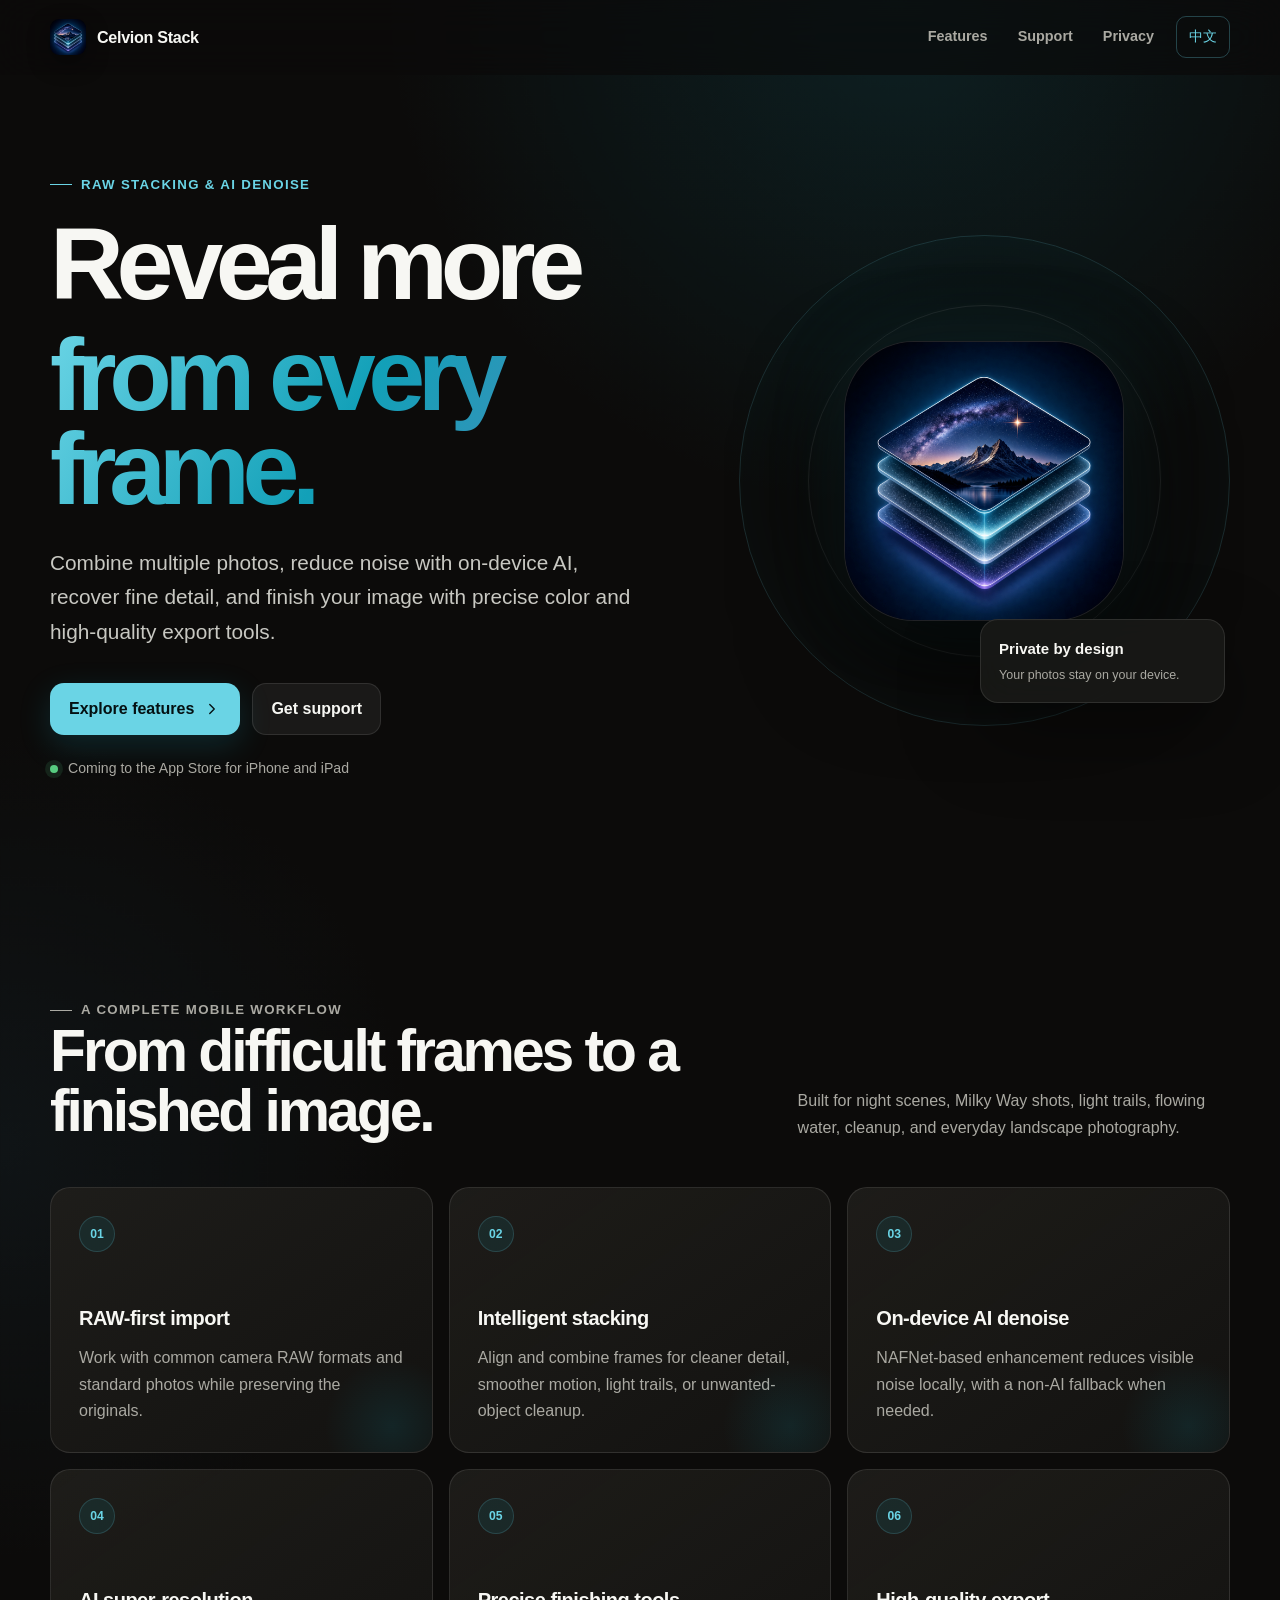
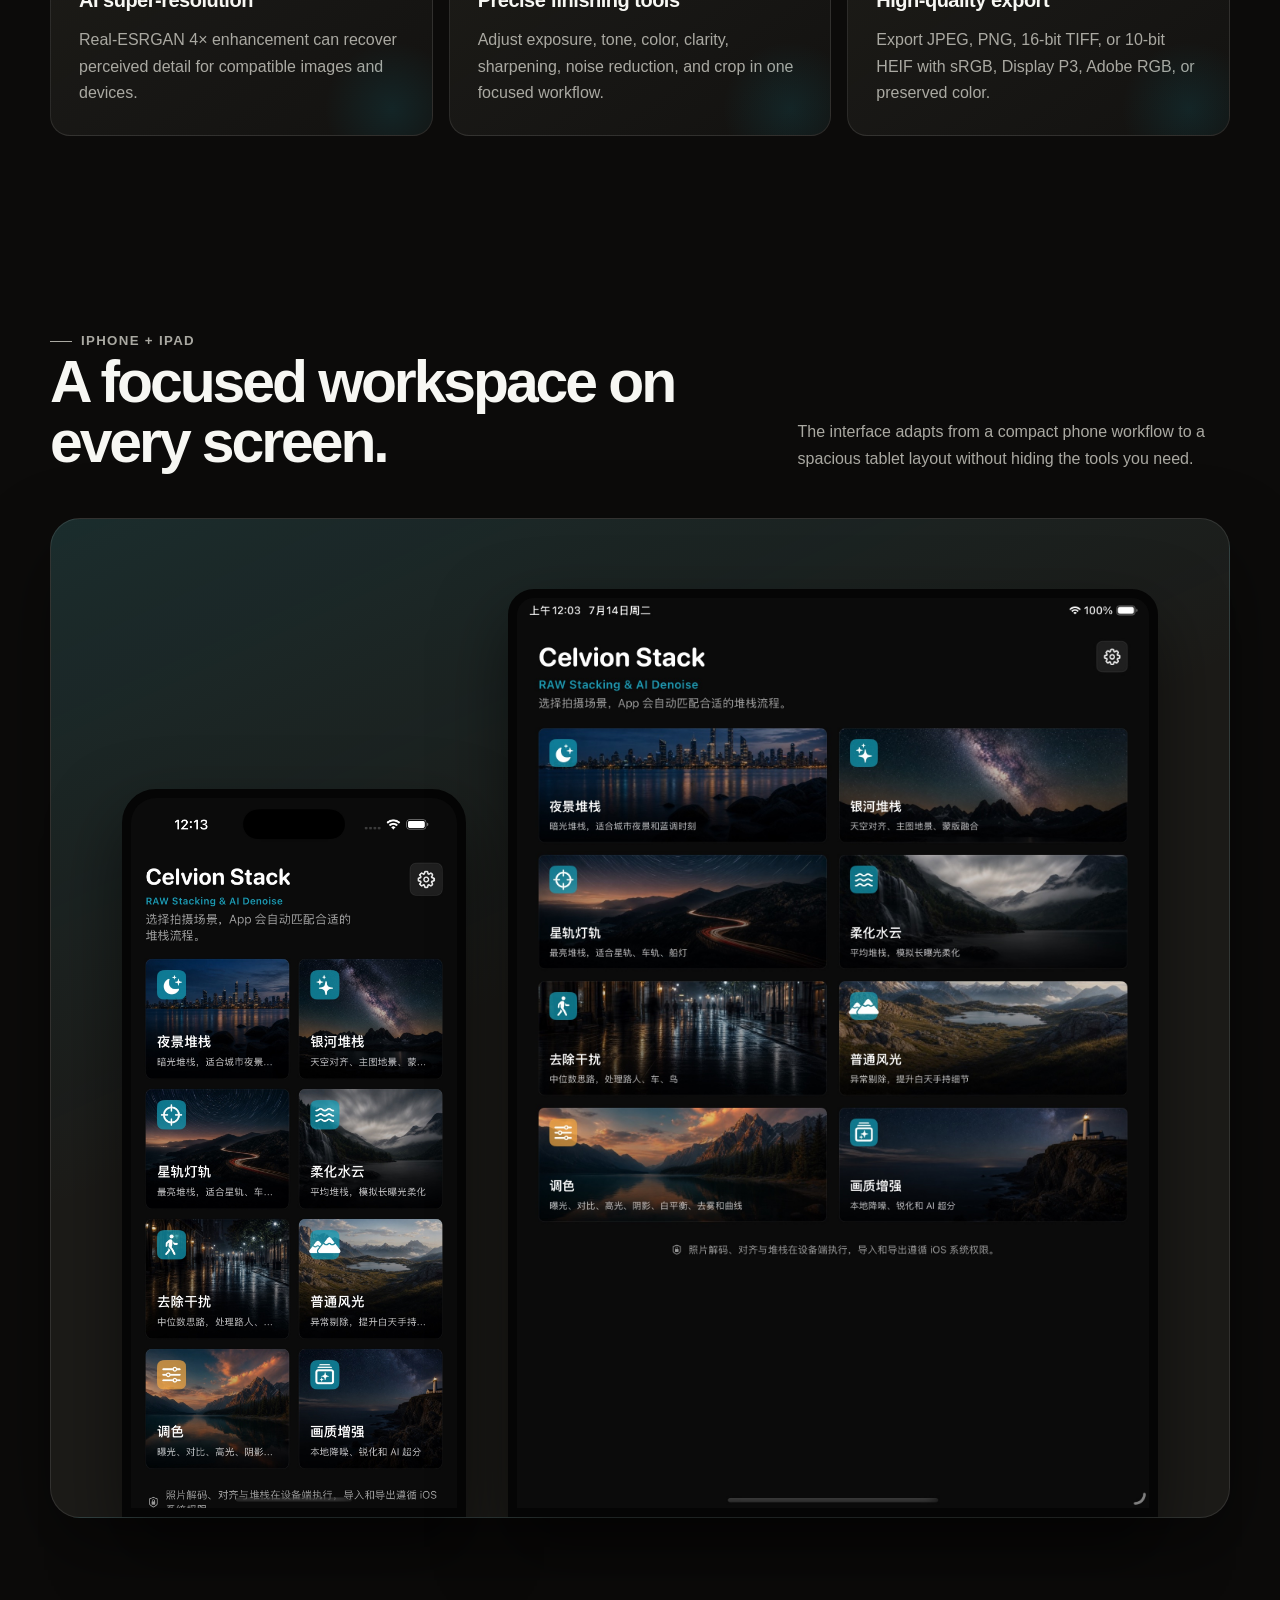
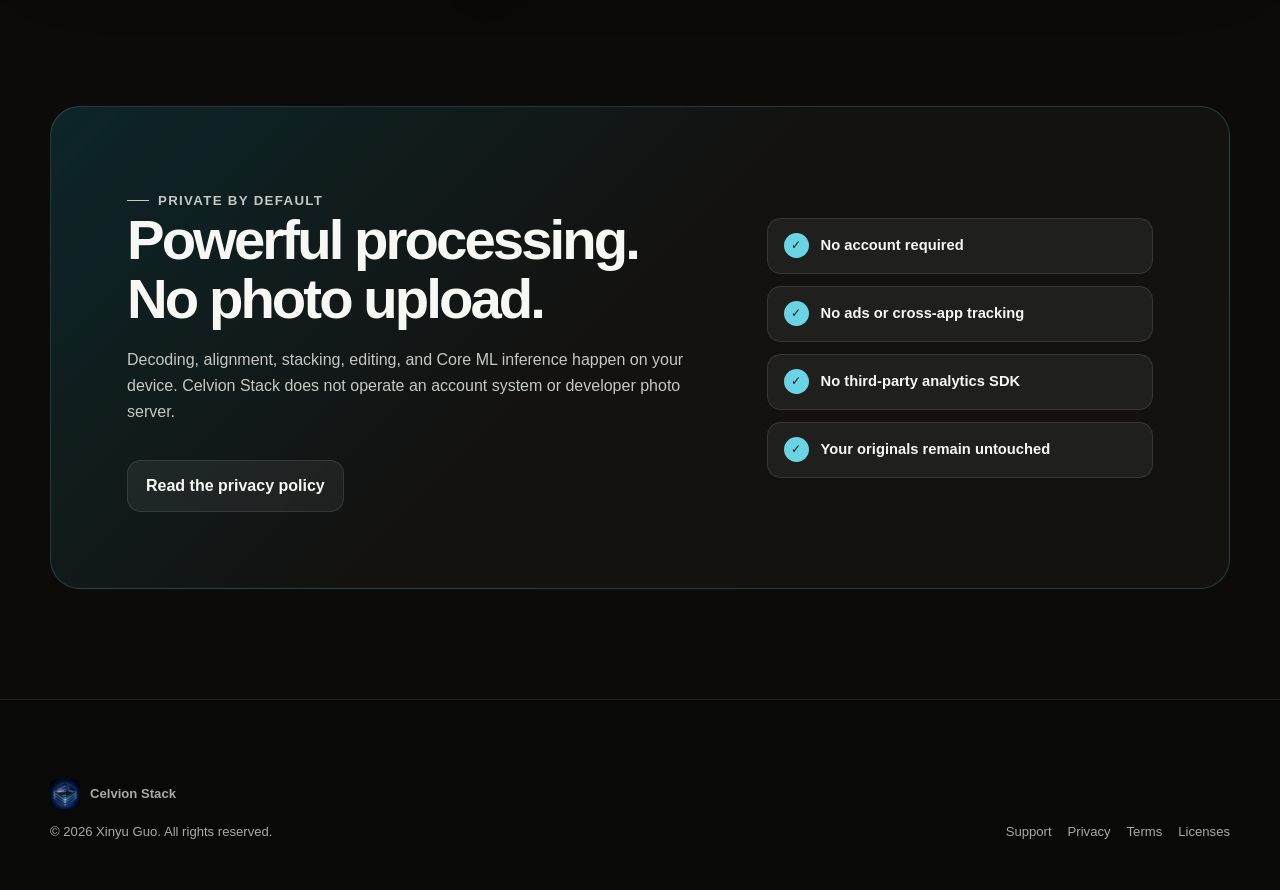
==== index.html @ 47bfed39 "Create Celvion Stack website" ====
<!doctype html>
<html lang="en" data-language="en">
<head>
  <meta charset="utf-8">
  <meta name="viewport" content="width=device-width, initial-scale=1">
  <title>Celvion Stack — RAW Stacking, AI Denoise &amp; Upscale</title>
  <meta name="description" content="Stack RAW and standard photos, reduce noise with on-device AI, recover detail, upscale, edit, and export high-quality results on iPhone and iPad.">
  <meta name="theme-color" content="#0c0b0a">
  <meta property="og:type" content="website">
  <meta property="og:title" content="Celvion Stack — Reveal more from every frame">
  <meta property="og:description" content="RAW stacking, on-device AI denoise, super-resolution, color tools, and high-quality export for iPhone and iPad.">
  <meta property="og:url" content="https://guogxy.github.io/celvion-stack/">
  <meta property="og:image" content="https://guogxy.github.io/celvion-stack/assets/launch-cover.jpg">
  <link rel="canonical" href="https://guogxy.github.io/celvion-stack/">
  <link rel="icon" href="assets/app-icon.png">
  <link rel="apple-touch-icon" href="assets/app-icon.png">
  <link rel="stylesheet" href="styles.css">
  <script src="script.js" defer></script>
</head>
<body>
  <a class="skip-link" href="#main">Skip to content</a>
  <header class="site-header">
    <nav class="nav-wrap" aria-label="Primary navigation">
      <a class="brand" href="index.html" data-preserve-language aria-label="Celvion Stack home">
        <img src="assets/app-icon.png" alt="" width="36" height="36">
        <span>Celvion Stack</span>
      </a>
      <div class="nav-links">
        <a href="#features" class="hide-mobile">
          <span data-lang="en">Features</span><span data-lang="zh">功能</span>
        </a>
        <a href="support.html" data-preserve-language>
          <span data-lang="en">Support</span><span data-lang="zh">支持</span>
        </a>
        <a href="privacy.html" class="hide-mobile" data-preserve-language>
          <span data-lang="en">Privacy</span><span data-lang="zh">隐私</span>
        </a>
        <button class="language-toggle" type="button" data-language-toggle aria-label="切换到简体中文">中文</button>
      </div>
    </nav>
  </header>

  <main id="main">
    <section class="container hero">
      <div>
        <p class="eyebrow">RAW Stacking &amp; AI Denoise</p>
        <div data-lang="en">
          <h1>Reveal more<span>from every frame.</span></h1>
          <p class="hero-copy">Combine multiple photos, reduce noise with on-device AI, recover fine detail, and finish your image with precise color and high-quality export tools.</p>
        </div>
        <div data-lang="zh">
          <h1>释放每一帧<span>隐藏的细节</span></h1>
          <p class="hero-copy">将多张照片智能堆栈，使用设备端 AI 降噪与超分辨率恢复细节，再通过精细调色和高质量导出完成作品。</p>
        </div>
        <div class="hero-actions">
          <a class="button" href="#features">
            <span data-lang="en">Explore features</span><span data-lang="zh">查看功能</span>
            <svg viewBox="0 0 24 24" aria-hidden="true"><path d="m9 18 6-6-6-6"/></svg>
          </a>
          <a class="button secondary" href="support.html" data-preserve-language>
            <span data-lang="en">Get support</span><span data-lang="zh">获取支持</span>
          </a>
        </div>
        <p class="availability">
          <span data-lang="en">Coming to the App Store for iPhone and iPad</span>
          <span data-lang="zh">即将登陆 iPhone 与 iPad App Store</span>
        </p>
      </div>

      <div class="hero-visual" aria-hidden="true">
        <div class="hero-orbit"></div>
        <img class="hero-icon" src="assets/app-icon.png" alt="" width="512" height="512">
        <div class="visual-note">
          <strong data-lang="en">Private by design</strong>
          <strong data-lang="zh">隐私优先</strong>
          <span data-lang="en">Your photos stay on your device.</span>
          <span data-lang="zh">照片始终保留在你的设备上。</span>
        </div>
      </div>
    </section>

    <section class="section" id="features">
      <div class="container">
        <div class="section-heading">
          <div>
            <p class="eyebrow" data-lang="en">A complete mobile workflow</p>
            <p class="eyebrow" data-lang="zh">完整的移动摄影工作流</p>
            <h2 data-lang="en">From difficult frames to a finished image.</h2>
            <h2 data-lang="zh">从复杂原片，<br>到完整作品。</h2>
          </div>
          <p data-lang="en">Built for night scenes, Milky Way shots, light trails, flowing water, cleanup, and everyday landscape photography.</p>
          <p data-lang="zh">为夜景、银河、光轨、流水与云雾、画面清理和日常风光摄影而设计。</p>
        </div>

        <div class="feature-grid">
          <article class="feature-card">
            <span class="feature-number">01</span>
            <h3 data-lang="en">RAW-first import</h3><h3 data-lang="zh">RAW 优先导入</h3>
            <p data-lang="en">Work with common camera RAW formats and standard photos while preserving the originals.</p>
            <p data-lang="zh">支持常见相机 RAW 与标准照片格式，全程不修改原始文件。</p>
          </article>
          <article class="feature-card">
            <span class="feature-number">02</span>
            <h3 data-lang="en">Intelligent stacking</h3><h3 data-lang="zh">智能照片堆栈</h3>
            <p data-lang="en">Align and combine frames for cleaner detail, smoother motion, light trails, or unwanted-object cleanup.</p>
            <p data-lang="zh">自动对齐并合成多帧，用于降噪、柔化运动、光轨与画面清理。</p>
          </article>
          <article class="feature-card">
            <span class="feature-number">03</span>
            <h3 data-lang="en">On-device AI denoise</h3><h3 data-lang="zh">设备端 AI 降噪</h3>
            <p data-lang="en">NAFNet-based enhancement reduces visible noise locally, with a non-AI fallback when needed.</p>
            <p data-lang="zh">基于 NAFNet 的增强在本地减少噪点，并在需要时自动使用非 AI 方案。</p>
          </article>
          <article class="feature-card">
            <span class="feature-number">04</span>
            <h3 data-lang="en">AI super-resolution</h3><h3 data-lang="zh">AI 超分辨率</h3>
            <p data-lang="en">Real-ESRGAN 4× enhancement can recover perceived detail for compatible images and devices.</p>
            <p data-lang="zh">Real-ESRGAN 4× 增强可在兼容图像和设备上提升观感细节。</p>
          </article>
          <article class="feature-card">
            <span class="feature-number">05</span>
            <h3 data-lang="en">Precise finishing tools</h3><h3 data-lang="zh">精细调色工具</h3>
            <p data-lang="en">Adjust exposure, tone, color, clarity, sharpening, noise reduction, and crop in one focused workflow.</p>
            <p data-lang="zh">在统一工作流中调整曝光、影调、色彩、清晰度、锐化、降噪与裁切。</p>
          </article>
          <article class="feature-card">
            <span class="feature-number">06</span>
            <h3 data-lang="en">High-quality export</h3><h3 data-lang="zh">高质量导出</h3>
            <p data-lang="en">Export JPEG, PNG, 16-bit TIFF, or 10-bit HEIF with sRGB, Display P3, Adobe RGB, or preserved color.</p>
            <p data-lang="zh">导出 JPEG、PNG、16 位 TIFF 或 10 位 HEIF，并支持多种色彩空间。</p>
          </article>
        </div>
      </div>
    </section>

    <section class="section compact" aria-labelledby="devices-title">
      <div class="container">
        <div class="section-heading">
          <div>
            <p class="eyebrow" data-lang="en">iPhone + iPad</p>
            <p class="eyebrow" data-lang="zh">iPhone + iPad</p>
            <h2 id="devices-title" data-lang="en">A focused workspace on every screen.</h2>
            <h2 id="devices-title-zh" data-lang="zh">每块屏幕，都有舒适的工作空间。</h2>
          </div>
          <p data-lang="en">The interface adapts from a compact phone workflow to a spacious tablet layout without hiding the tools you need.</p>
          <p data-lang="zh">界面从紧凑的手机工作流自然扩展到宽阔的平板布局，重要工具始终清晰可见。</p>
        </div>
        <div class="device-showcase">
          <div class="device phone"><img src="assets/iphone-home.jpg" alt="Celvion Stack home screen on iPhone" loading="lazy"></div>
          <div class="device tablet"><img src="assets/ipad-home.jpg" alt="Celvion Stack home screen on iPad" loading="lazy"></div>
        </div>
      </div>
    </section>

    <section class="section">
      <div class="container privacy-banner">
        <div>
          <p class="eyebrow" data-lang="en">Private by default</p>
          <p class="eyebrow" data-lang="zh">默认保护隐私</p>
          <h2 data-lang="en">Powerful processing. No photo upload.</h2>
          <h2 data-lang="zh">强大的处理能力，无需上传照片。</h2>
          <p data-lang="en">Decoding, alignment, stacking, editing, and Core ML inference happen on your device. Celvion Stack does not operate an account system or developer photo server.</p>
          <p data-lang="zh">解码、对齐、堆栈、编辑与 Core ML 推理均在设备上完成。Celvion Stack 不设账户系统，也不运营照片服务器。</p>
          <div class="button-row">
            <a class="button secondary" href="privacy.html" data-preserve-language>
              <span data-lang="en">Read the privacy policy</span><span data-lang="zh">阅读隐私政策</span>
            </a>
          </div>
        </div>
        <div class="privacy-points">
          <div class="privacy-point"><span data-lang="en">No account required</span><span data-lang="zh">无需注册账户</span></div>
          <div class="privacy-point"><span data-lang="en">No ads or cross-app tracking</span><span data-lang="zh">无广告与跨 App 跟踪</span></div>
          <div class="privacy-point"><span data-lang="en">No third-party analytics SDK</span><span data-lang="zh">无第三方分析 SDK</span></div>
          <div class="privacy-point"><span data-lang="en">Your originals remain untouched</span><span data-lang="zh">原始文件保持不变</span></div>
        </div>
      </div>
    </section>
  </main>

  <footer class="site-footer">
    <div class="footer-wrap">
      <div class="footer-copy">
        <div class="footer-brand"><img src="assets/app-icon.png" alt="" width="30" height="30">Celvion Stack</div>
        <p>© 2026 Xinyu Guo. <span data-lang="en">All rights reserved.</span><span data-lang="zh">保留所有权利。</span></p>
      </div>
      <div class="footer-links">
        <a href="support.html" data-preserve-language><span data-lang="en">Support</span><span data-lang="zh">支持</span></a>
        <a href="privacy.html" data-preserve-language><span data-lang="en">Privacy</span><span data-lang="zh">隐私政策</span></a>
        <a href="terms.html" data-preserve-language><span data-lang="en">Terms</span><span data-lang="zh">使用条款</span></a>
        <a href="licenses.html" data-preserve-language><span data-lang="en">Licenses</span><span data-lang="zh">开源许可证</span></a>
      </div>
    </div>
  </footer>
</body>
</html>
---- styles.css ----
:root {
  color-scheme: dark;
  --bg: #0c0b0a;
  --bg-soft: #131210;
  --panel: rgba(28, 27, 24, 0.82);
  --panel-strong: #1c1b18;
  --line: rgba(255, 255, 255, 0.1);
  --text: #f7f7f3;
  --muted: #aaa9a2;
  --accent: #12a0b8;
  --accent-light: #6ad4e5;
  --accent-dark: #087f93;
  --success: #57cc80;
  --warning: #f2a640;
  --max: 1180px;
  --reading: 820px;
  --radius-lg: 30px;
  --radius-md: 20px;
  --shadow: 0 30px 80px rgba(0, 0, 0, 0.42);
  font-family: Inter, ui-sans-serif, -apple-system, BlinkMacSystemFont, "SF Pro Display", "Segoe UI", sans-serif;
  font-synthesis: none;
  text-rendering: optimizeLegibility;
}

* {
  box-sizing: border-box;
}

html {
  scroll-behavior: smooth;
  background: var(--bg);
}

body {
  min-width: 320px;
  margin: 0;
  color: var(--text);
  background:
    radial-gradient(circle at 70% 0%, rgba(18, 160, 184, 0.14), transparent 32rem),
    radial-gradient(circle at 0% 28%, rgba(44, 93, 121, 0.11), transparent 26rem),
    var(--bg);
  line-height: 1.65;
}

body::before {
  position: fixed;
  z-index: -1;
  inset: 0;
  content: "";
  pointer-events: none;
  opacity: 0.17;
  background-image: url("assets/launch-cover.jpg");
  background-position: 50% 10%;
  background-size: cover;
  mask-image: linear-gradient(to bottom, #000 0, transparent 68%);
}

a {
  color: inherit;
  text-decoration: none;
}

img {
  display: block;
  max-width: 100%;
}

button,
a {
  -webkit-tap-highlight-color: transparent;
}

:focus-visible {
  outline: 3px solid var(--accent-light);
  outline-offset: 4px;
  border-radius: 8px;
}

.skip-link {
  position: fixed;
  z-index: 100;
  top: 10px;
  left: 10px;
  padding: 10px 14px;
  color: #051012;
  background: var(--accent-light);
  border-radius: 10px;
  transform: translateY(-150%);
}

.skip-link:focus {
  transform: translateY(0);
}

.site-header {
  position: sticky;
  z-index: 50;
  top: 0;
  border-bottom: 1px solid transparent;
  background: rgba(12, 11, 10, 0.72);
  backdrop-filter: blur(22px) saturate(140%);
  -webkit-backdrop-filter: blur(22px) saturate(140%);
}

.site-header.is-scrolled {
  border-bottom-color: var(--line);
}

.nav-wrap {
  display: flex;
  align-items: center;
  justify-content: space-between;
  width: min(calc(100% - 40px), var(--max));
  min-height: 74px;
  margin: 0 auto;
  gap: 28px;
}

.brand {
  display: inline-flex;
  align-items: center;
  flex: 0 0 auto;
  gap: 11px;
  font-size: 1.01rem;
  font-weight: 750;
  letter-spacing: -0.02em;
}

.brand img {
  width: 36px;
  height: 36px;
  border-radius: 9px;
  box-shadow: 0 8px 22px rgba(0, 0, 0, 0.35);
}

.nav-links {
  display: flex;
  align-items: center;
  justify-content: flex-end;
  gap: 6px;
}

.nav-links a,
.language-toggle {
  padding: 8px 12px;
  color: var(--muted);
  font: inherit;
  font-size: 0.9rem;
  font-weight: 620;
  background: transparent;
  border: 0;
  border-radius: 10px;
  cursor: pointer;
  transition: color 160ms ease, background 160ms ease;
}

.nav-links a:hover,
.nav-links a[aria-current="page"],
.language-toggle:hover {
  color: var(--text);
  background: rgba(255, 255, 255, 0.07);
}

.language-toggle {
  margin-left: 4px;
  color: var(--accent-light);
  border: 1px solid rgba(106, 212, 229, 0.28);
}

html[data-language="en"] [data-lang="zh"],
html[data-language="zh"] [data-lang="en"] {
  display: none !important;
}

.container {
  width: min(calc(100% - 40px), var(--max));
  margin: 0 auto;
}

.hero {
  display: grid;
  grid-template-columns: minmax(0, 1fr) minmax(320px, 0.82fr);
  align-items: center;
  min-height: 760px;
  padding: 92px 0 88px;
  gap: clamp(44px, 7vw, 100px);
}

.eyebrow {
  display: inline-flex;
  align-items: center;
  margin: 0 0 22px;
  gap: 9px;
  color: var(--accent-light);
  font-size: 0.83rem;
  font-weight: 760;
  letter-spacing: 0.1em;
  text-transform: uppercase;
}

.eyebrow::before {
  width: 22px;
  height: 1px;
  content: "";
  background: currentColor;
}

.hero h1,
.page-hero h1 {
  max-width: 920px;
  margin: 0;
  font-size: clamp(3.5rem, 8vw, 7.5rem);
  line-height: 0.92;
  letter-spacing: -0.072em;
}

.hero h1 span {
  display: block;
  margin-top: 16px;
  color: transparent;
  background: linear-gradient(120deg, var(--accent-light), var(--accent), #5386b8);
  background-clip: text;
  -webkit-background-clip: text;
}

.hero-copy {
  max-width: 670px;
  margin: 30px 0 0;
  color: #c8c8c2;
  font-size: clamp(1.06rem, 1.7vw, 1.3rem);
}

.hero-actions,
.button-row {
  display: flex;
  flex-wrap: wrap;
  margin-top: 34px;
  gap: 12px;
}

.button {
  display: inline-flex;
  align-items: center;
  justify-content: center;
  min-height: 48px;
  padding: 12px 18px;
  gap: 9px;
  color: #041012;
  font-weight: 750;
  background: var(--accent-light);
  border: 1px solid transparent;
  border-radius: 14px;
  box-shadow: 0 10px 32px rgba(18, 160, 184, 0.2);
  transition: transform 160ms ease, filter 160ms ease;
}

.button:hover {
  filter: brightness(1.08);
  transform: translateY(-2px);
}

.button.secondary {
  color: var(--text);
  background: rgba(255, 255, 255, 0.06);
  border-color: var(--line);
  box-shadow: none;
}

.button svg,
.inline-link svg {
  width: 18px;
  height: 18px;
  fill: none;
  stroke: currentColor;
  stroke-linecap: round;
  stroke-linejoin: round;
  stroke-width: 1.8;
}

.availability {
  display: flex;
  align-items: center;
  margin-top: 22px;
  gap: 10px;
  color: var(--muted);
  font-size: 0.88rem;
}

.availability::before {
  width: 8px;
  height: 8px;
  content: "";
  background: var(--success);
  border-radius: 50%;
  box-shadow: 0 0 0 5px rgba(87, 204, 128, 0.12);
}

.hero-visual {
  position: relative;
  display: grid;
  place-items: center;
  min-height: 570px;
}

.hero-orbit {
  position: absolute;
  width: min(100%, 520px);
  aspect-ratio: 1;
  border: 1px solid rgba(106, 212, 229, 0.16);
  border-radius: 50%;
  box-shadow: inset 0 0 90px rgba(18, 160, 184, 0.05);
}

.hero-orbit::before,
.hero-orbit::after {
  position: absolute;
  inset: 14%;
  content: "";
  border: 1px solid rgba(255, 255, 255, 0.08);
  border-radius: inherit;
}

.hero-orbit::after {
  inset: 30%;
}

.hero-icon {
  position: relative;
  z-index: 1;
  width: min(57%, 292px);
  height: auto;
  aspect-ratio: 1 / 1;
  object-fit: contain;
  border-radius: 25%;
  background: #08090d;
  border: 1px solid rgba(255, 255, 255, 0.1);
  box-shadow: 0 42px 100px rgba(0, 0, 0, 0.62), 0 0 80px rgba(18, 160, 184, 0.15);
}

.visual-note {
  position: absolute;
  z-index: 2;
  right: 1%;
  bottom: 11%;
  width: min(245px, 52%);
  padding: 17px 18px;
  background: rgba(26, 26, 23, 0.88);
  border: 1px solid var(--line);
  border-radius: 18px;
  box-shadow: var(--shadow);
  backdrop-filter: blur(18px);
}

.visual-note strong,
.visual-note span {
  display: block;
}

.visual-note strong {
  margin-bottom: 3px;
  font-size: 0.94rem;
}

.visual-note span {
  color: var(--muted);
  font-size: 0.78rem;
}

.section {
  padding: 110px 0;
}

.section.compact {
  padding: 78px 0;
}

.section-heading {
  display: grid;
  grid-template-columns: minmax(0, 0.9fr) minmax(280px, 0.55fr);
  align-items: end;
  margin-bottom: 46px;
  gap: 40px;
}

.section-heading h2 {
  max-width: 720px;
  margin: 0;
  font-size: clamp(2.25rem, 4.6vw, 4.7rem);
  line-height: 1.02;
  letter-spacing: -0.052em;
}

.section-heading p {
  margin: 0;
  color: var(--muted);
}

.feature-grid {
  display: grid;
  grid-template-columns: repeat(3, minmax(0, 1fr));
  gap: 16px;
}

.feature-card,
.info-card,
.support-card,
.legal-card {
  position: relative;
  overflow: hidden;
  padding: 28px;
  background: linear-gradient(145deg, rgba(31, 30, 27, 0.92), rgba(20, 19, 17, 0.88));
  border: 1px solid var(--line);
  border-radius: var(--radius-md);
}

.feature-card::after {
  position: absolute;
  right: -30px;
  bottom: -44px;
  width: 140px;
  height: 140px;
  content: "";
  background: radial-gradient(circle, rgba(18, 160, 184, 0.13), transparent 68%);
}

.feature-number {
  display: inline-grid;
  place-items: center;
  width: 36px;
  height: 36px;
  margin-bottom: 50px;
  color: var(--accent-light);
  font-size: 0.76rem;
  font-weight: 780;
  background: rgba(18, 160, 184, 0.11);
  border: 1px solid rgba(106, 212, 229, 0.18);
  border-radius: 50%;
}

.feature-card h3,
.info-card h3,
.support-card h2,
.support-card h3 {
  margin: 0 0 10px;
  font-size: 1.25rem;
  letter-spacing: -0.025em;
}

.feature-card p,
.info-card p,
.support-card p {
  margin: 0;
  color: var(--muted);
}

.device-showcase {
  position: relative;
  display: grid;
  grid-template-columns: minmax(210px, 0.53fr) minmax(420px, 1fr);
  align-items: end;
  padding: 70px 6% 0;
  gap: 4%;
  background:
    linear-gradient(155deg, rgba(18, 160, 184, 0.13), transparent 45%),
    var(--panel-strong);
  border: 1px solid var(--line);
  border-radius: var(--radius-lg);
  box-shadow: var(--shadow);
}

.device {
  overflow: hidden;
  border: 9px solid #050505;
  background: #050505;
  box-shadow: 0 30px 70px rgba(0, 0, 0, 0.5);
}

.device.phone {
  border-radius: 34px 34px 0 0;
}

.device.tablet {
  border-radius: 26px 26px 0 0;
}

.device img {
  width: 100%;
}

.privacy-banner {
  display: grid;
  grid-template-columns: 1.2fr 0.8fr;
  align-items: center;
  overflow: hidden;
  padding: clamp(34px, 7vw, 76px);
  gap: 60px;
  background: linear-gradient(135deg, rgba(18, 160, 184, 0.18), rgba(20, 19, 17, 0.95) 46%);
  border: 1px solid rgba(106, 212, 229, 0.2);
  border-radius: var(--radius-lg);
}

.privacy-banner h2 {
  margin: 0 0 18px;
  font-size: clamp(2.2rem, 4.4vw, 4.4rem);
  line-height: 1.04;
  letter-spacing: -0.052em;
}

.privacy-banner p {
  max-width: 650px;
  margin: 0;
  color: #c6c8c2;
}

.privacy-points {
  display: grid;
  gap: 12px;
}

.privacy-point {
  display: flex;
  align-items: center;
  min-height: 56px;
  padding: 14px 16px;
  gap: 12px;
  font-size: 0.92rem;
  font-weight: 680;
  background: rgba(255, 255, 255, 0.055);
  border: 1px solid var(--line);
  border-radius: 14px;
}

.privacy-point::before {
  display: grid;
  place-items: center;
  width: 25px;
  height: 25px;
  flex: 0 0 auto;
  content: "✓";
  color: #061012;
  font-size: 0.78rem;
  font-weight: 900;
  background: var(--accent-light);
  border-radius: 50%;
}

.page-hero {
  padding: 110px 0 64px;
  border-bottom: 1px solid var(--line);
}

.page-hero h1 {
  max-width: 960px;
  font-size: clamp(3.2rem, 7vw, 6.8rem);
}

.page-hero p {
  max-width: 780px;
  margin: 28px 0 0;
  color: #c3c3bd;
  font-size: 1.12rem;
}

.page-meta {
  display: flex;
  flex-wrap: wrap;
  margin-top: 26px;
  gap: 9px;
}

.pill {
  padding: 7px 11px;
  color: var(--muted);
  font-size: 0.78rem;
  font-weight: 670;
  background: rgba(255, 255, 255, 0.055);
  border: 1px solid var(--line);
  border-radius: 99px;
}

.content-layout {
  display: grid;
  grid-template-columns: minmax(0, 1fr) 270px;
  align-items: start;
  padding: 72px 0 112px;
  gap: 70px;
}

.reading-column {
  max-width: var(--reading);
}

.reading-column article > :first-child {
  margin-top: 0;
}

.reading-column h2 {
  margin: 54px 0 14px;
  font-size: clamp(1.42rem, 2vw, 1.82rem);
  line-height: 1.25;
  letter-spacing: -0.025em;
}

.reading-column h3 {
  margin: 32px 0 10px;
  font-size: 1.1rem;
}

.reading-column p,
.reading-column li {
  color: #bbbcb5;
}

.reading-column p {
  margin: 0 0 16px;
}

.reading-column ul,
.reading-column ol {
  margin: 14px 0 20px;
  padding-left: 1.35rem;
}

.reading-column li {
  margin: 8px 0;
  padding-left: 5px;
}

.reading-column strong {
  color: var(--text);
}

.callout {
  margin: 0 0 42px;
  padding: 22px 24px;
  color: #d7e8e9;
  background: rgba(18, 160, 184, 0.1);
  border: 1px solid rgba(106, 212, 229, 0.22);
  border-radius: 16px;
}

.callout p:last-child {
  margin-bottom: 0;
}

.side-nav {
  position: sticky;
  top: 100px;
  padding: 18px;
  background: rgba(25, 24, 21, 0.74);
  border: 1px solid var(--line);
  border-radius: 16px;
  backdrop-filter: blur(16px);
}

.side-nav strong {
  display: block;
  margin-bottom: 8px;
  padding: 0 8px;
  color: var(--muted);
  font-size: 0.74rem;
  letter-spacing: 0.08em;
  text-transform: uppercase;
}

.side-nav a {
  display: block;
  padding: 8px;
  color: var(--muted);
  font-size: 0.86rem;
  border-radius: 8px;
}

.side-nav a:hover {
  color: var(--text);
  background: rgba(255, 255, 255, 0.055);
}

.support-grid {
  display: grid;
  grid-template-columns: repeat(2, minmax(0, 1fr));
  margin-bottom: 58px;
  gap: 16px;
}

.support-card.primary {
  grid-column: 1 / -1;
  padding: clamp(28px, 5vw, 48px);
  background: linear-gradient(135deg, rgba(18, 160, 184, 0.16), rgba(27, 26, 23, 0.92));
  border-color: rgba(106, 212, 229, 0.2);
}

.support-card .button-row {
  margin-top: 24px;
}

.spec-list {
  display: grid;
  grid-template-columns: 145px 1fr;
  margin: 20px 0 0;
  gap: 12px 20px;
  font-size: 0.93rem;
}

.spec-list dt {
  color: var(--muted);
}

.spec-list dd {
  margin: 0;
  color: var(--text);
}

.faq-list {
  display: grid;
  gap: 12px;
}

details.faq,
details.license-item {
  background: rgba(26, 25, 22, 0.78);
  border: 1px solid var(--line);
  border-radius: 16px;
}

details.faq summary,
details.license-item summary {
  display: flex;
  align-items: center;
  justify-content: space-between;
  padding: 20px 22px;
  gap: 16px;
  font-weight: 720;
  cursor: pointer;
  list-style: none;
}

details.faq summary::-webkit-details-marker,
details.license-item summary::-webkit-details-marker {
  display: none;
}

details.faq summary::after,
details.license-item summary::after {
  content: "+";
  color: var(--accent-light);
  font-size: 1.25rem;
  font-weight: 450;
}

details[open].faq summary::after,
details[open].license-item summary::after {
  content: "−";
}

.faq-answer {
  padding: 0 22px 22px;
}

.faq-answer p:last-child {
  margin-bottom: 0;
}

.license-list {
  display: grid;
  gap: 14px;
}

.license-summary {
  display: flex;
  align-items: center;
  gap: 12px;
}

.license-badge {
  padding: 4px 8px;
  color: var(--accent-light);
  font-size: 0.69rem;
  background: rgba(18, 160, 184, 0.12);
  border: 1px solid rgba(106, 212, 229, 0.2);
  border-radius: 99px;
}

.license-body {
  padding: 0 22px 24px;
}

.license-body pre {
  overflow: auto;
  max-height: 520px;
  margin: 18px 0 0;
  padding: 18px;
  color: #cacbc4;
  font: 0.78rem/1.55 ui-monospace, SFMono-Regular, Menlo, Monaco, Consolas, monospace;
  white-space: pre-wrap;
  word-break: break-word;
  background: #0b0b0a;
  border: 1px solid rgba(255, 255, 255, 0.07);
  border-radius: 12px;
}

.inline-link {
  display: inline-flex;
  align-items: center;
  gap: 6px;
  color: var(--accent-light);
  font-weight: 680;
}

.inline-link:hover {
  text-decoration: underline;
  text-underline-offset: 4px;
}

.site-footer {
  border-top: 1px solid var(--line);
  background: rgba(9, 9, 8, 0.74);
}

.footer-wrap {
  display: grid;
  grid-template-columns: 1fr auto;
  align-items: end;
  width: min(calc(100% - 40px), var(--max));
  min-height: 190px;
  margin: 0 auto;
  padding: 48px 0;
  gap: 30px;
}

.footer-brand {
  display: inline-flex;
  align-items: center;
  margin-bottom: 12px;
  gap: 10px;
  font-weight: 740;
}

.footer-brand img {
  width: 30px;
  height: 30px;
  border-radius: 8px;
}

.footer-copy,
.footer-links {
  color: var(--muted);
  font-size: 0.82rem;
}

.footer-copy p {
  margin: 0;
}

.footer-links {
  display: flex;
  flex-wrap: wrap;
  justify-content: flex-end;
  gap: 16px;
}

.footer-links a:hover {
  color: var(--text);
}

.error-page {
  display: grid;
  place-items: center;
  min-height: calc(100vh - 265px);
  padding: 80px 20px;
  text-align: center;
}

.error-page h1 {
  margin: 0;
  font-size: clamp(5rem, 15vw, 11rem);
  line-height: 0.9;
  letter-spacing: -0.07em;
}

.error-page p {
  margin: 22px 0 0;
  color: var(--muted);
}

@media (max-width: 920px) {
  .hero {
    grid-template-columns: 1fr;
    min-height: auto;
    padding-top: 82px;
  }

  .hero-copy {
    max-width: 760px;
  }

  .hero-visual {
    min-height: 490px;
  }

  .hero-orbit {
    width: 470px;
    max-width: 86vw;
  }

  .hero-icon {
    width: 230px;
  }

  .visual-note {
    right: 15%;
  }

  .feature-grid {
    grid-template-columns: repeat(2, minmax(0, 1fr));
  }

  .section-heading,
  .privacy-banner {
    grid-template-columns: 1fr;
  }

  .content-layout {
    grid-template-columns: 1fr;
  }

  .side-nav {
    position: static;
    display: none;
  }
}

@media (min-width: 681px) {
  .hero [data-lang="zh"] h1 {
    font-size: clamp(3.5rem, 6.6vw, 6.4rem);
  }

  .hero [data-lang="zh"] h1 span {
    white-space: nowrap;
  }
}

@media (max-width: 680px) {
  .nav-wrap,
  .container,
  .footer-wrap {
    width: min(calc(100% - 28px), var(--max));
  }

  .nav-wrap {
    min-height: 64px;
  }

  .brand span {
    display: none;
  }

  .nav-links a.hide-mobile {
    display: none;
  }

  .nav-links a,
  .language-toggle {
    padding: 7px 9px;
    font-size: 0.82rem;
  }

  .hero {
    padding: 72px 0 54px;
    gap: 20px;
  }

  .hero h1 {
    font-size: clamp(3.3rem, 18vw, 5.6rem);
  }

  .hero-visual {
    min-height: 410px;
  }

  .hero-icon {
    width: 190px;
  }

  .visual-note {
    right: 1%;
    bottom: 5%;
  }

  .section {
    padding: 76px 0;
  }

  .section-heading {
    margin-bottom: 30px;
    gap: 18px;
  }

  .feature-grid,
  .support-grid {
    grid-template-columns: 1fr;
  }

  .feature-card {
    padding: 24px;
  }

  .feature-number {
    margin-bottom: 32px;
  }

  .device-showcase {
    grid-template-columns: 0.58fr 1fr;
    padding: 36px 4% 0;
    border-radius: 22px;
  }

  .device {
    border-width: 5px;
  }

  .device.phone {
    border-radius: 20px 20px 0 0;
  }

  .device.tablet {
    border-radius: 15px 15px 0 0;
  }

  .page-hero {
    padding: 76px 0 46px;
  }

  .page-hero h1 {
    font-size: clamp(3rem, 15vw, 5rem);
  }

  .content-layout {
    padding: 52px 0 82px;
  }

  .reading-column h2 {
    margin-top: 42px;
  }

  .spec-list {
    grid-template-columns: 1fr;
    gap: 4px;
  }

  .spec-list dd {
    margin-bottom: 10px;
  }

  .footer-wrap {
    grid-template-columns: 1fr;
    align-items: start;
  }

  .footer-links {
    justify-content: flex-start;
  }
}

@media (prefers-reduced-motion: reduce) {
  *,
  *::before,
  *::after {
    scroll-behavior: auto !important;
    transition-duration: 0.01ms !important;
    animation-duration: 0.01ms !important;
    animation-iteration-count: 1 !important;
  }
}

@media print {
  :root {
    color-scheme: light;
  }

  body {
    color: #111;
    background: #fff;
  }

  body::before,
  .site-header,
  .site-footer,
  .side-nav,
  .page-meta {
    display: none !important;
  }

  .page-hero,
  .content-layout {
    padding: 28px 0;
  }

  .page-hero p,
  .reading-column p,
  .reading-column li {
    color: #222;
  }

  .callout {
    color: #111;
    background: #f1f7f8;
    border-color: #b8d9df;
  }
}
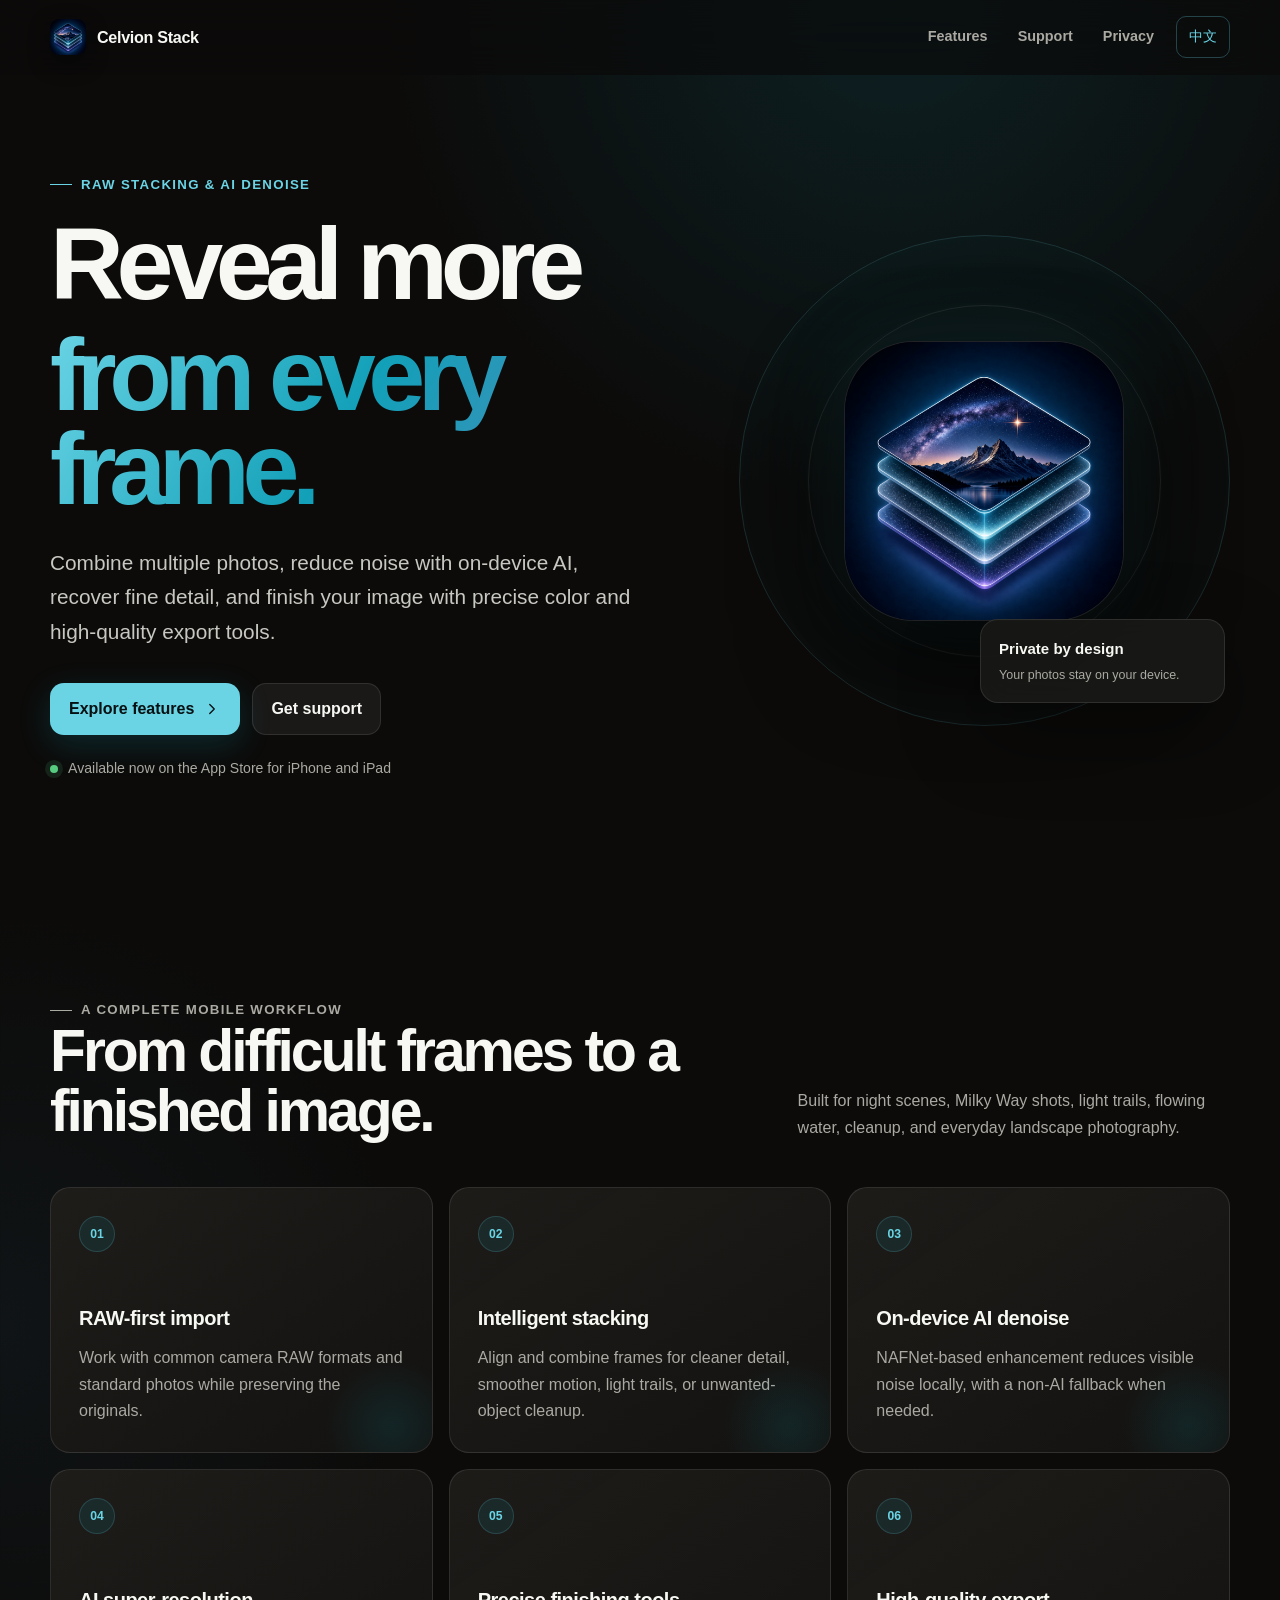
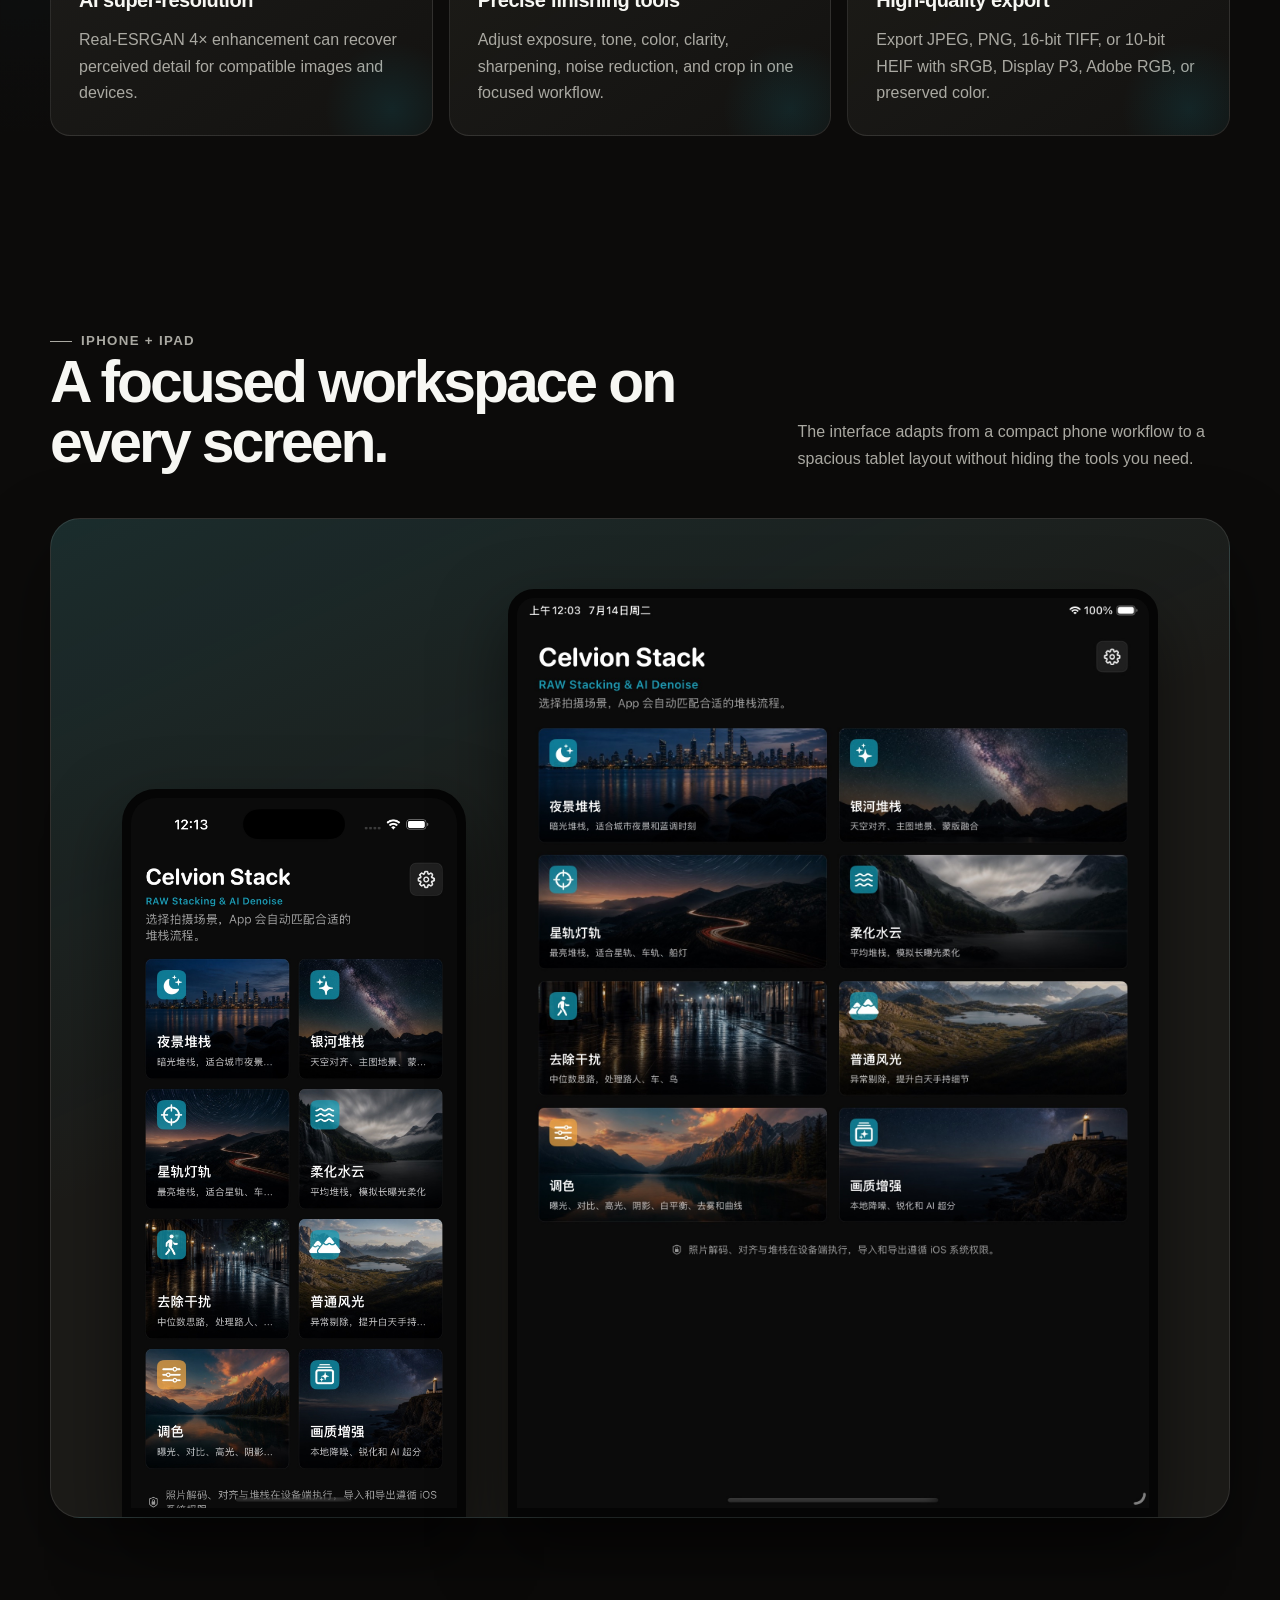
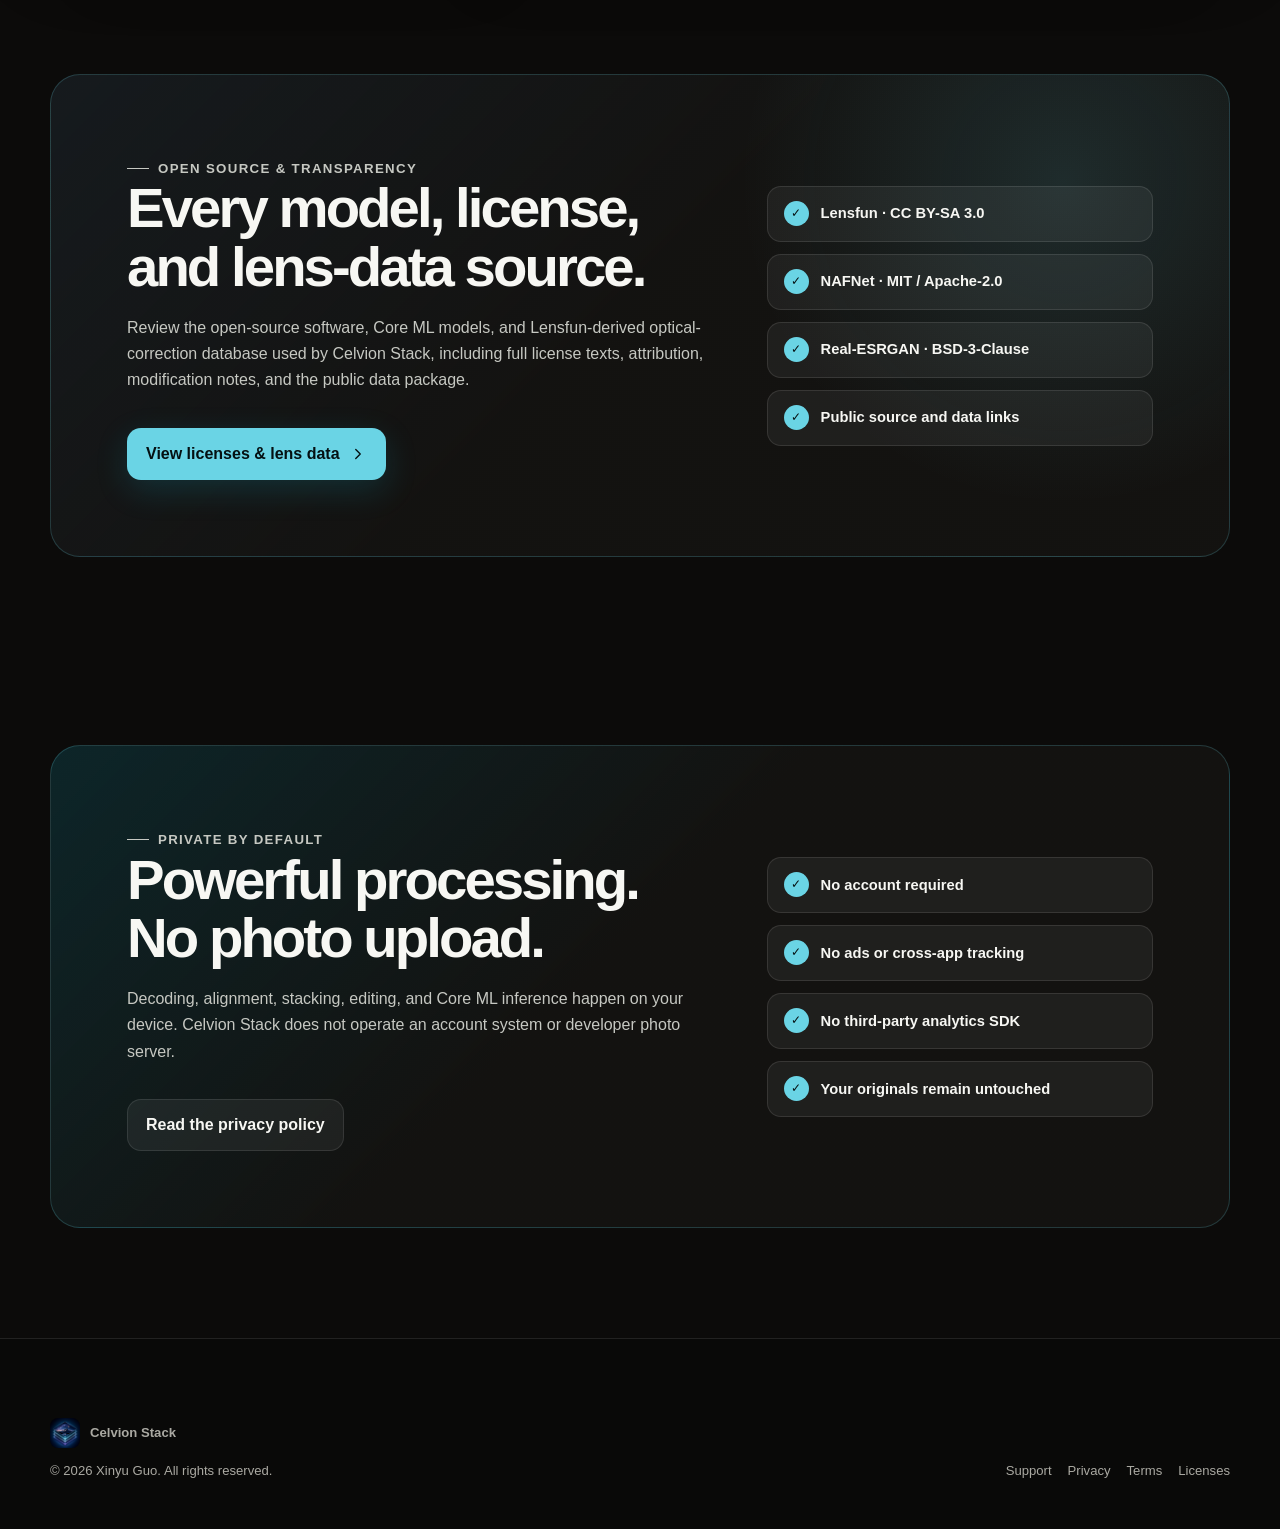
==== commit 4d138805: "Add Lensfun license and data disclosure page entry" ====
--- a/index.html
+++ b/index.html
@@ -62,8 +62,8 @@
           </a>
         </div>
         <p class="availability">
-          <span data-lang="en">Coming to the App Store for iPhone and iPad</span>
-          <span data-lang="zh">即将登陆 iPhone 与 iPad App Store</span>
+          <span data-lang="en">Available now on the App Store for iPhone and iPad</span>
+          <span data-lang="zh">现已在 App Store 上架，支持 iPhone 与 iPad</span>
         </p>
       </div>
 
@@ -148,6 +148,31 @@
         <div class="device-showcase">
           <div class="device phone"><img src="assets/iphone-home.jpg" alt="Celvion Stack home screen on iPhone" loading="lazy"></div>
           <div class="device tablet"><img src="assets/ipad-home.jpg" alt="Celvion Stack home screen on iPad" loading="lazy"></div>
+        </div>
+      </div>
+    </section>
+
+    <section class="section compact" aria-labelledby="licenses-title">
+      <div class="container privacy-banner license-banner">
+        <div>
+          <p class="eyebrow" data-lang="en">Open source &amp; transparency</p>
+          <p class="eyebrow" data-lang="zh">开源与透明度</p>
+          <h2 id="licenses-title" data-lang="en">Every model, license, and lens-data source.</h2>
+          <h2 id="licenses-title-zh" data-lang="zh">每项模型、许可证与镜头数据来源。</h2>
+          <p data-lang="en">Review the open-source software, Core ML models, and Lensfun-derived optical-correction database used by Celvion Stack, including full license texts, attribution, modification notes, and the public data package.</p>
+          <p data-lang="zh">查看 Celvion Stack 使用的开源软件、Core ML 模型与 Lensfun 衍生光学校正数据库，包括许可证全文、署名、修改说明和公开数据包。</p>
+          <div class="button-row">
+            <a class="button" href="licenses.html" data-preserve-language>
+              <span data-lang="en">View licenses &amp; lens data</span><span data-lang="zh">查看许可证与镜头数据</span>
+              <svg viewBox="0 0 24 24" aria-hidden="true"><path d="m9 18 6-6-6-6"/></svg>
+            </a>
+          </div>
+        </div>
+        <div class="privacy-points">
+          <div class="privacy-point"><span>Lensfun · CC BY-SA 3.0</span></div>
+          <div class="privacy-point"><span>NAFNet · MIT / Apache-2.0</span></div>
+          <div class="privacy-point"><span>Real-ESRGAN · BSD-3-Clause</span></div>
+          <div class="privacy-point"><span data-lang="en">Public source and data links</span><span data-lang="zh">公开源码与数据链接</span></div>
         </div>
       </div>
     </section>
--- a/styles.css
+++ b/styles.css
@@ -499,6 +499,12 @@
   border-radius: var(--radius-lg);
 }
 
+.license-banner {
+  background:
+    radial-gradient(circle at 86% 22%, rgba(106, 212, 229, 0.13), transparent 30%),
+    linear-gradient(135deg, rgba(62, 90, 112, 0.2), rgba(20, 19, 17, 0.96) 50%);
+}
+
 .privacy-banner h2 {
   margin: 0 0 18px;
   font-size: clamp(2.2rem, 4.4vw, 4.4rem);
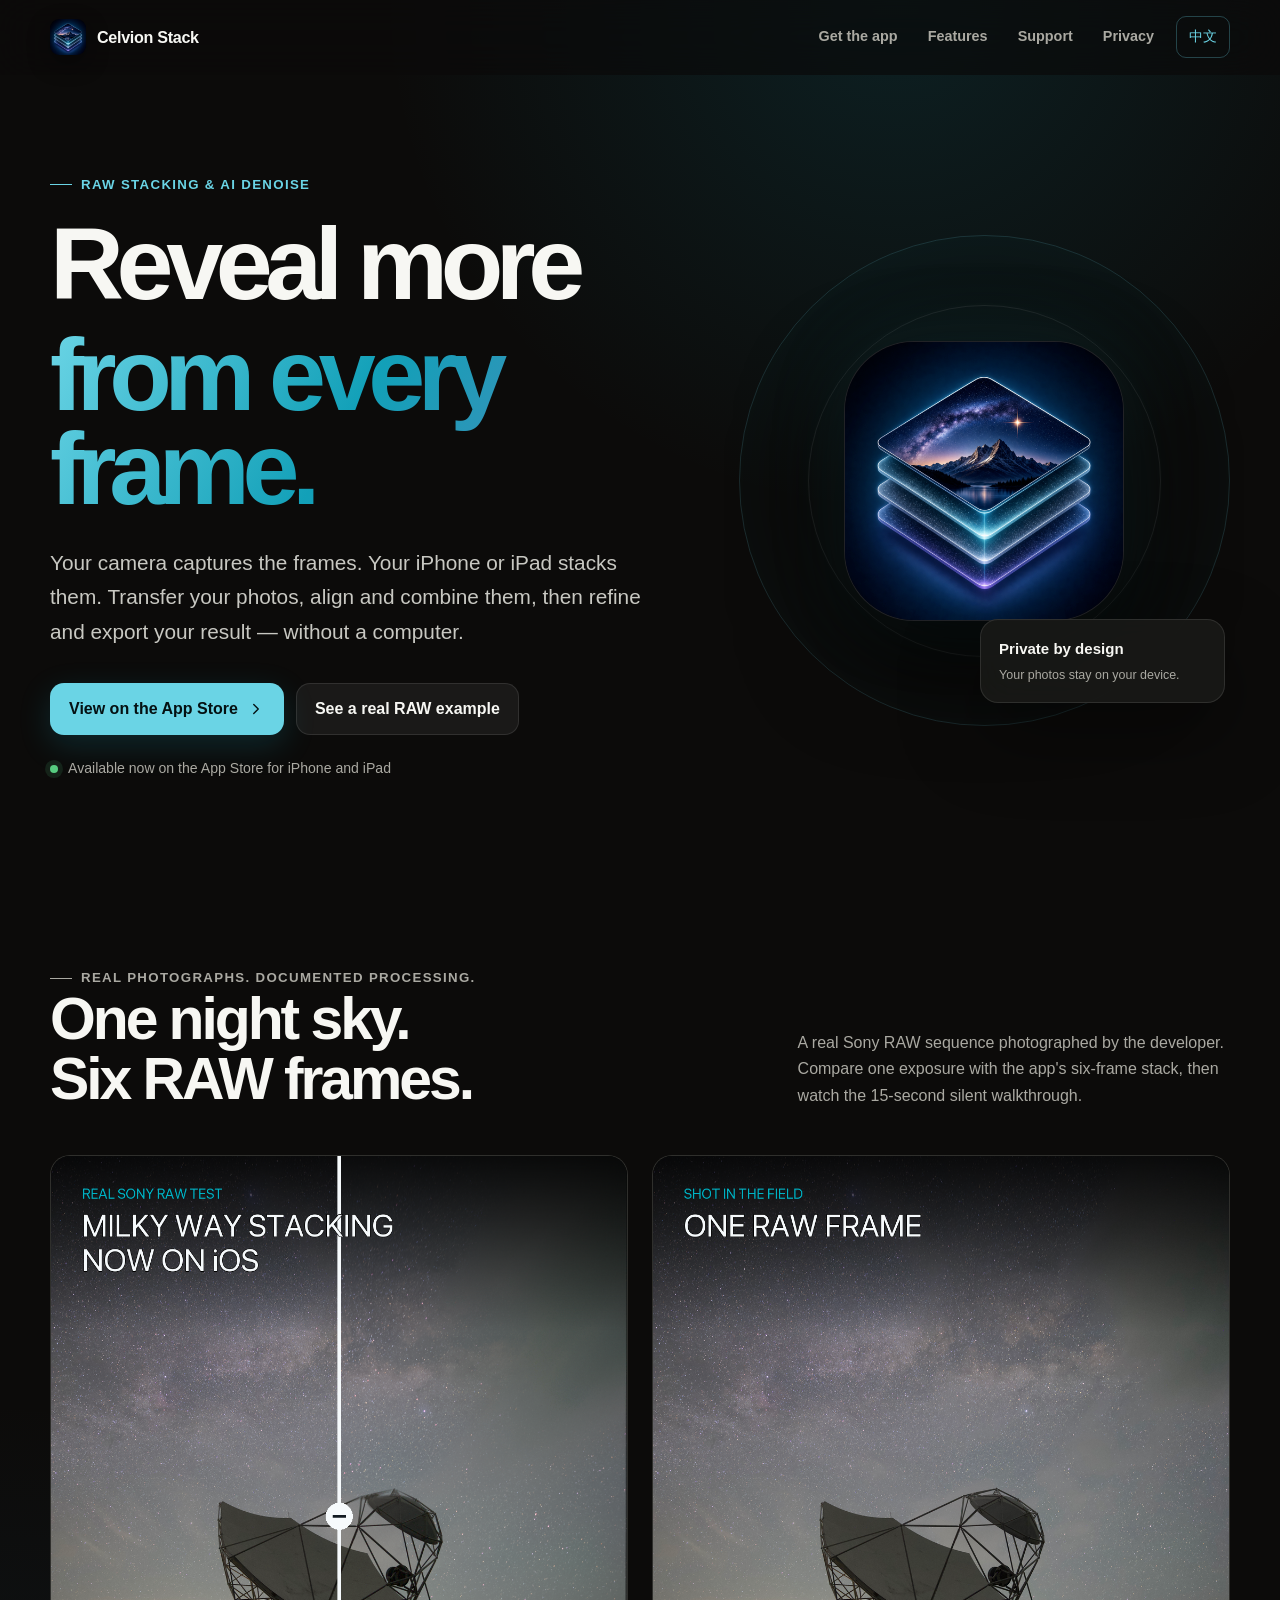
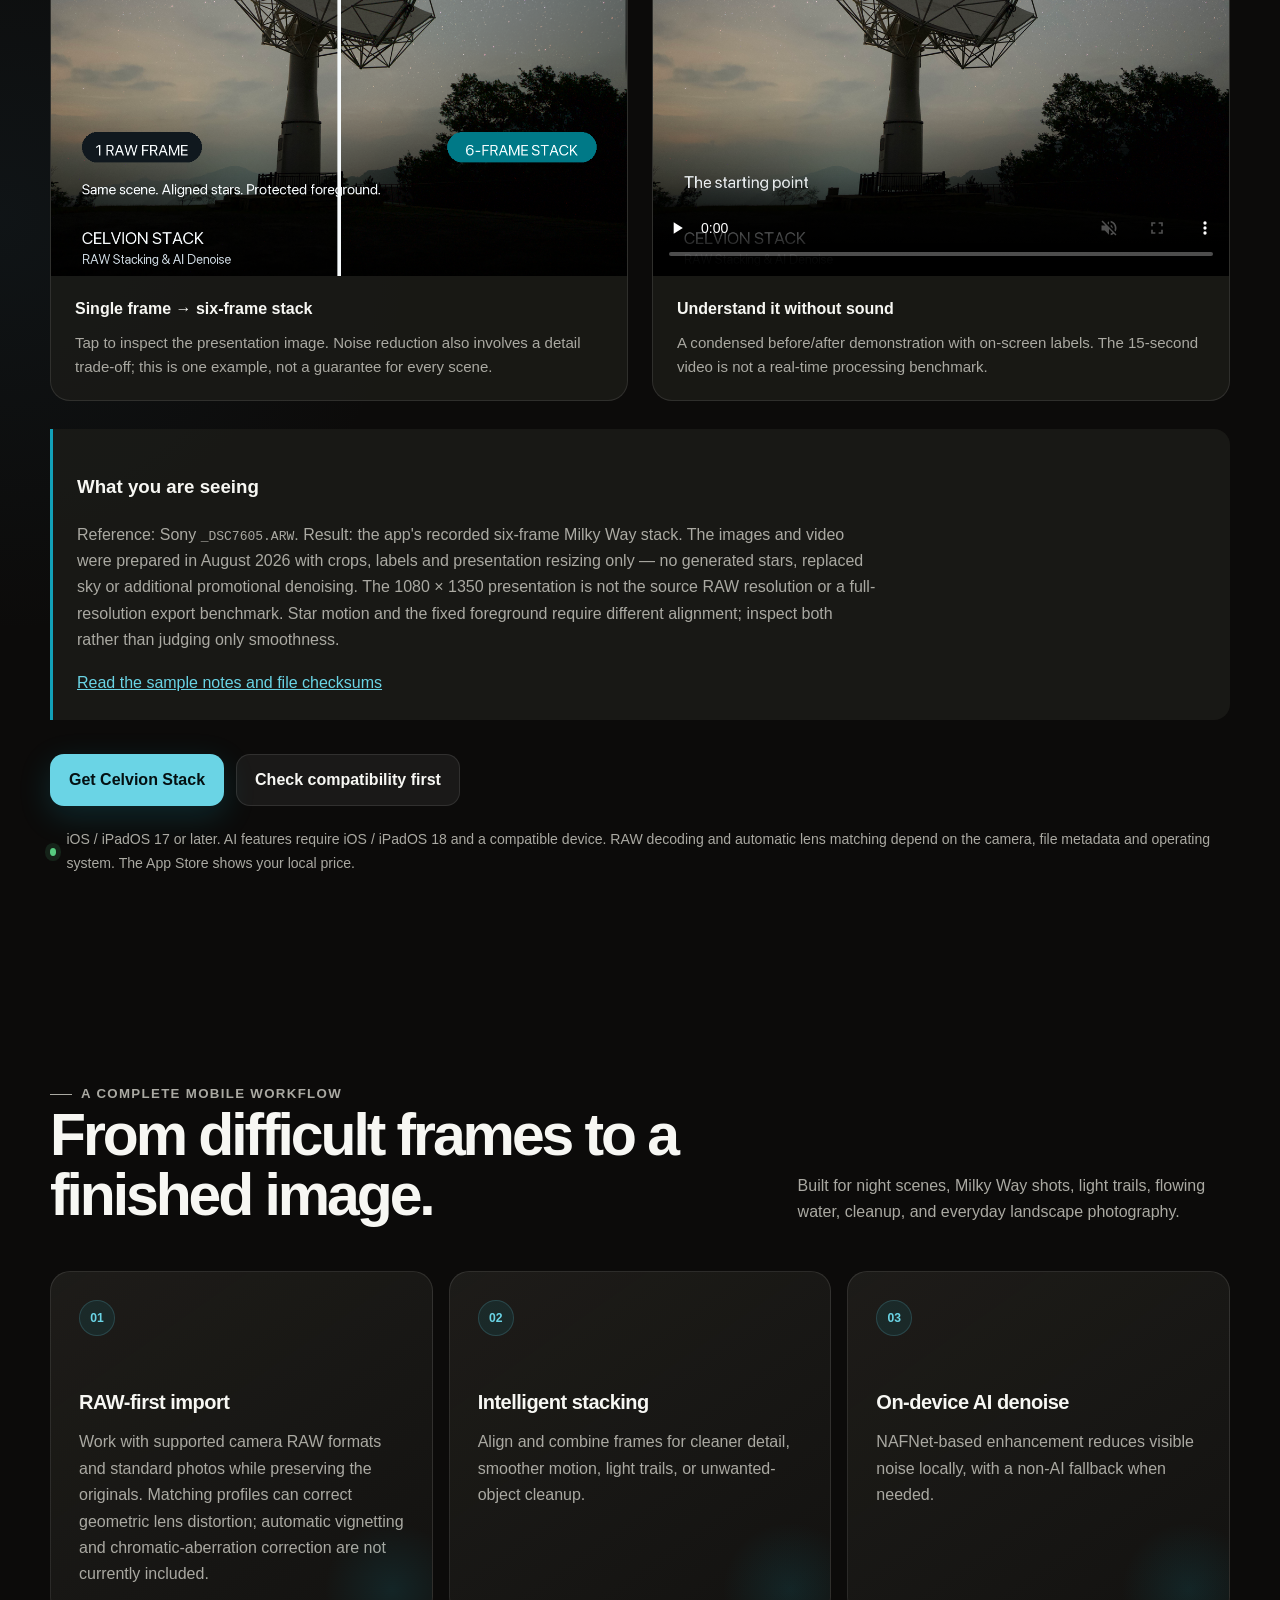
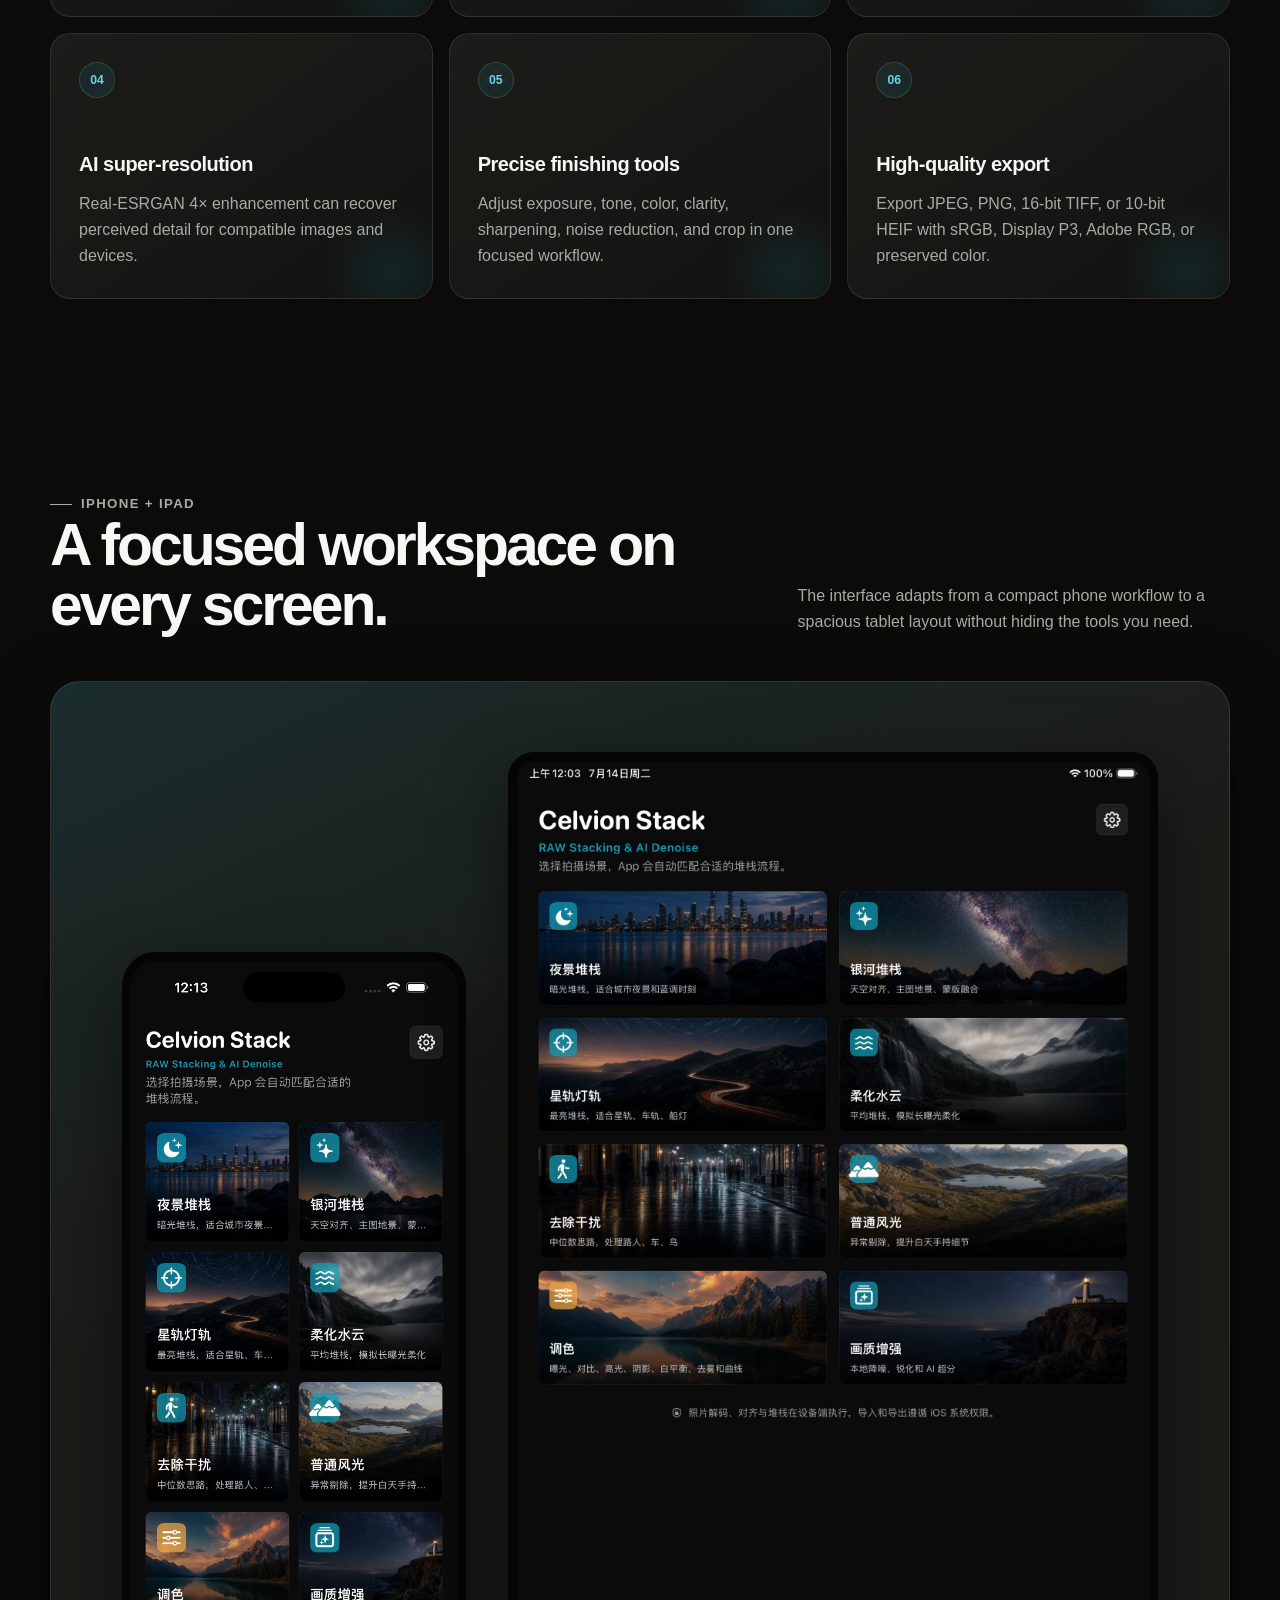
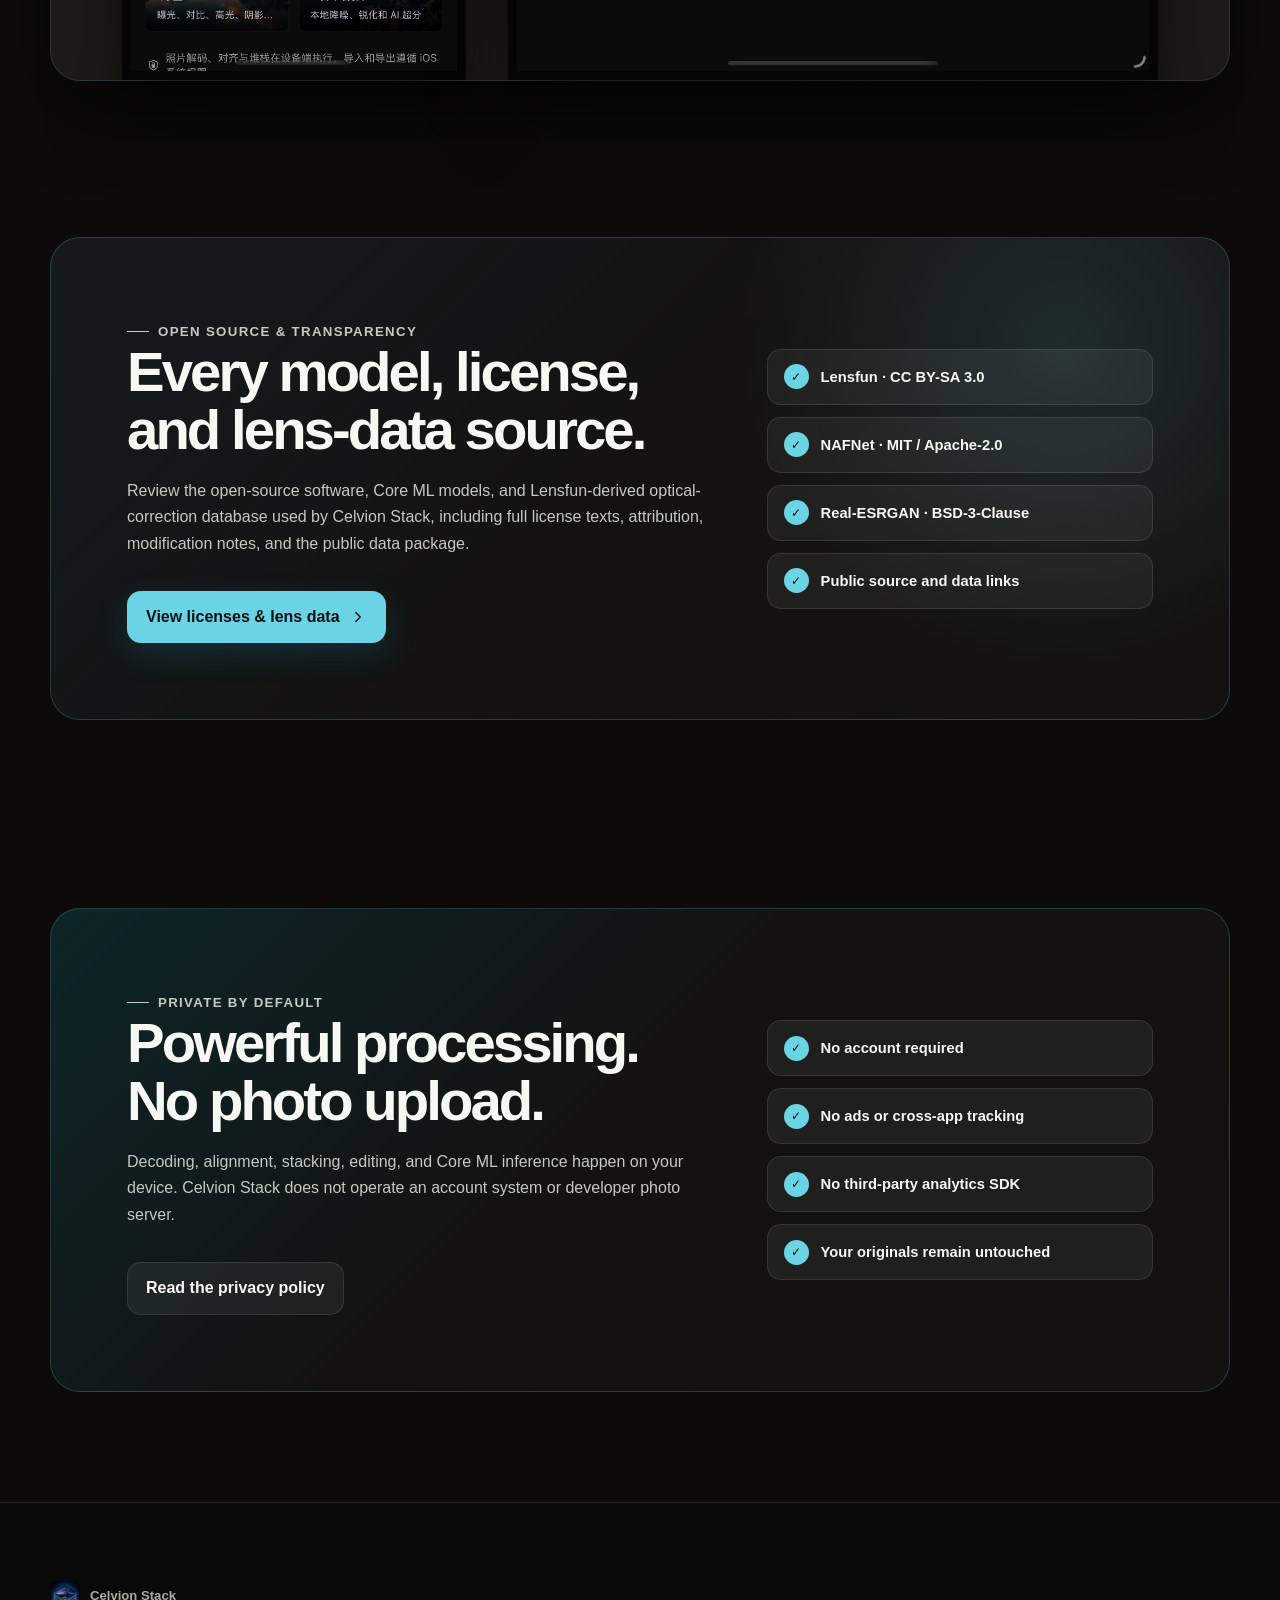
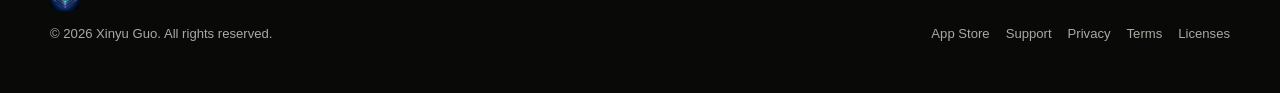
==== commit 4010d2b5: "Add App Store download links and documented real RAW example" ====
--- a/index.html
+++ b/index.html
@@ -6,6 +6,7 @@
   <title>Celvion Stack — RAW Stacking, AI Denoise &amp; Upscale</title>
   <meta name="description" content="Stack RAW and standard photos, reduce noise with on-device AI, recover detail, upscale, edit, and export high-quality results on iPhone and iPad.">
   <meta name="theme-color" content="#0c0b0a">
+  <meta name="apple-itunes-app" content="app-id=6790672094">
   <meta property="og:type" content="website">
   <meta property="og:title" content="Celvion Stack — Reveal more from every frame">
   <meta property="og:description" content="RAW stacking, on-device AI denoise, super-resolution, color tools, and high-quality export for iPhone and iPad.">
@@ -26,6 +27,9 @@
         <span>Celvion Stack</span>
       </a>
       <div class="nav-links">
+        <a href="https://apps.apple.com/app/id6790672094" class="download-link">
+          <span data-lang="en">Get the app</span><span data-lang="zh">下载 App</span>
+        </a>
         <a href="#features" class="hide-mobile">
           <span data-lang="en">Features</span><span data-lang="zh">功能</span>
         </a>
@@ -46,19 +50,19 @@
         <p class="eyebrow">RAW Stacking &amp; AI Denoise</p>
         <div data-lang="en">
           <h1>Reveal more<span>from every frame.</span></h1>
-          <p class="hero-copy">Combine multiple photos, reduce noise with on-device AI, recover fine detail, and finish your image with precise color and high-quality export tools.</p>
+          <p class="hero-copy">Your camera captures the frames. Your iPhone or iPad stacks them. Transfer your photos, align and combine them, then refine and export your result — without a computer.</p>
         </div>
         <div data-lang="zh">
           <h1>释放每一帧<span>隐藏的细节</span></h1>
-          <p class="hero-copy">将多张照片智能堆栈，使用设备端 AI 降噪与超分辨率恢复细节，再通过精细调色和高质量导出完成作品。</p>
+          <p class="hero-copy">用相机拍摄，用 iPhone 或 iPad 完成堆栈。传入照片后，在设备上对齐、合成、调色并导出；外出拍摄，也不必带电脑处理。</p>
         </div>
         <div class="hero-actions">
-          <a class="button" href="#features">
-            <span data-lang="en">Explore features</span><span data-lang="zh">查看功能</span>
+          <a class="button" href="https://apps.apple.com/app/id6790672094">
+            <span data-lang="en">View on the App Store</span><span data-lang="zh">前往 App Store 下载</span>
             <svg viewBox="0 0 24 24" aria-hidden="true"><path d="m9 18 6-6-6-6"/></svg>
           </a>
-          <a class="button secondary" href="support.html" data-preserve-language>
-            <span data-lang="en">Get support</span><span data-lang="zh">获取支持</span>
+          <a class="button secondary" href="#real-results">
+            <span data-lang="en">See a real RAW example</span><span data-lang="zh">查看真实 RAW 样片</span>
           </a>
         </div>
         <p class="availability">
@@ -79,6 +83,69 @@
       </div>
     </section>
 
+    <section class="section compact" id="real-results" aria-labelledby="results-title">
+      <div class="container">
+        <div class="section-heading">
+          <div>
+            <p class="eyebrow" data-lang="en">Real photographs. Documented processing.</p>
+            <p class="eyebrow" data-lang="zh">真实照片，说明处理过程</p>
+            <h2 id="results-title" data-lang="en">One night sky.<br>Six RAW frames.</h2>
+            <h2 data-lang="zh">同一片星空，<br>六张 RAW 合成。</h2>
+          </div>
+          <p data-lang="en">A real Sony RAW sequence photographed by the developer. Compare one exposure with the app's six-frame stack, then watch the 15-second silent walkthrough.</p>
+          <p data-lang="zh">开发者实际拍摄的 Sony RAW 序列。对照一张曝光与 App 六帧堆栈的结果，再通过 15 秒无声演示了解流程。</p>
+        </div>
+        <div class="proof-grid">
+          <figure class="proof-card">
+            <a href="assets/milky-way-real-comparison.png">
+              <img src="assets/milky-way-real-comparison.png" width="1080" height="1350"
+                alt="Real Sony night-sky comparison: one RAW frame on the left, six-frame stack on the right"
+                loading="lazy">
+            </a>
+            <figcaption>
+              <strong data-lang="en">Single frame → six-frame stack</strong>
+              <strong data-lang="zh">单张原片 → 六帧堆栈</strong>
+              <span data-lang="en">Tap to inspect the presentation image. Noise reduction also involves a detail trade-off; this is one example, not a guarantee for every scene.</span>
+              <span data-lang="zh">点击查看展示图。降噪与细节保留存在取舍；这是一组真实样例，并不保证所有场景都有相同效果。</span>
+            </figcaption>
+          </figure>
+          <figure class="proof-card">
+            <video controls playsinline muted preload="none" width="1080" height="1350"
+              poster="assets/milky-way-video-poster.png" aria-label="15-second silent Milky Way stacking demonstration with on-screen labels">
+              <source src="assets/milky-way-15s.mp4" type="video/mp4">
+              <a href="assets/milky-way-15s.mp4">Download the 15-second demonstration</a>
+            </video>
+            <figcaption>
+              <strong data-lang="en">Understand it without sound</strong>
+              <strong data-lang="zh">不用声音，也能看懂</strong>
+              <span data-lang="en">A condensed before/after demonstration with on-screen labels. The 15-second video is not a real-time processing benchmark.</span>
+              <span data-lang="zh">带画面标注的前后对比短片。15 秒是演示片长度，不代表实际处理耗时。</span>
+            </figcaption>
+          </figure>
+        </div>
+        <div class="proof-method">
+          <h3 data-lang="en">What you are seeing</h3><h3 data-lang="zh">这组对比如何制作</h3>
+          <p data-lang="en">Reference: Sony <code>_DSC7605.ARW</code>. Result: the app's recorded six-frame Milky Way stack. The images and video were prepared in August 2026 with crops, labels and presentation resizing only — no generated stars, replaced sky or additional promotional denoising. The 1080 × 1350 presentation is not the source RAW resolution or a full-resolution export benchmark. Star motion and the fixed foreground require different alignment; inspect both rather than judging only smoothness.</p>
+          <p data-lang="zh">参考帧为 Sony <code>_DSC7605.ARW</code>，结果来自已留存的 App 六帧银河堆栈。图与视频制作于 2026 年 8 月，仅作裁切、标注和展示缩放，没有生成星点、替换天空或额外宣传降噪。1080 × 1350 是展示尺寸，不是 RAW 原片分辨率，也不是满分辨率导出测试。星空运动与固定地景的对齐方式不同，请同时检查两者，而不只看画面是否平滑。</p>
+          <a class="text-link" href="assets/milky-way-sample-notes.txt">
+            <span data-lang="en">Read the sample notes and file checksums</span><span data-lang="zh">查看样片说明与文件校验值</span>
+          </a>
+        </div>
+        <div class="hero-actions">
+          <a class="button" href="https://apps.apple.com/app/id6790672094">
+            <span data-lang="en">Get Celvion Stack</span><span data-lang="zh">下载 Celvion Stack</span>
+          </a>
+          <a class="button secondary" href="support.html" data-preserve-language>
+            <span data-lang="en">Check compatibility first</span><span data-lang="zh">先了解兼容性</span>
+          </a>
+        </div>
+        <p class="availability">
+          <span data-lang="en">iOS / iPadOS 17 or later. AI features require iOS / iPadOS 18 and a compatible device. RAW decoding and automatic lens matching depend on the camera, file metadata and operating system. The App Store shows your local price.</span>
+          <span data-lang="zh">需要 iOS / iPadOS 17 或更高版本；AI 功能需要 iOS / iPadOS 18 及兼容设备。RAW 解码与自动镜头匹配取决于相机、文件元数据和系统支持。当地售价以 App Store 为准。</span>
+        </p>
+      </div>
+    </section>
+
     <section class="section" id="features">
       <div class="container">
         <div class="section-heading">
@@ -96,8 +163,8 @@
           <article class="feature-card">
             <span class="feature-number">01</span>
             <h3 data-lang="en">RAW-first import</h3><h3 data-lang="zh">RAW 优先导入</h3>
-            <p data-lang="en">Work with common camera RAW formats and standard photos while preserving the originals.</p>
-            <p data-lang="zh">支持常见相机 RAW 与标准照片格式，全程不修改原始文件。</p>
+            <p data-lang="en">Work with supported camera RAW formats and standard photos while preserving the originals. Matching profiles can correct geometric lens distortion; automatic vignetting and chromatic-aberration correction are not currently included.</p>
+            <p data-lang="zh">导入受支持的相机 RAW 与标准照片，不修改原始文件。配置匹配时可校正镜头几何畸变；目前不包含自动暗角和色差校正。</p>
           </article>
           <article class="feature-card">
             <span class="feature-number">02</span>
@@ -209,6 +276,7 @@
         <p>© 2026 Xinyu Guo. <span data-lang="en">All rights reserved.</span><span data-lang="zh">保留所有权利。</span></p>
       </div>
       <div class="footer-links">
+        <a href="https://apps.apple.com/app/id6790672094"><span data-lang="en">App Store</span><span data-lang="zh">App Store 下载</span></a>
         <a href="support.html" data-preserve-language><span data-lang="en">Support</span><span data-lang="zh">支持</span></a>
         <a href="privacy.html" data-preserve-language><span data-lang="en">Privacy</span><span data-lang="zh">隐私政策</span></a>
         <a href="terms.html" data-preserve-language><span data-lang="en">Terms</span><span data-lang="zh">使用条款</span></a>
--- a/styles.css
+++ b/styles.css
@@ -26,6 +26,22 @@
   box-sizing: border-box;
 }
 
+.download-link { color: var(--accent-light); font-weight: 700; }
+.proof-grid { display: grid; grid-template-columns: repeat(2, minmax(0, 1fr)); gap: 24px; }
+.proof-card { margin: 0; overflow: hidden; border: 1px solid var(--line); border-radius: var(--radius-md); background: var(--panel); }
+.proof-card img, .proof-card video { display: block; width: 100%; height: auto; aspect-ratio: 4 / 5; object-fit: contain; background: #080a0b; }
+.proof-card figcaption { padding: 20px 24px; }
+.proof-card figcaption strong, .proof-card figcaption span { display: block; }
+.proof-card figcaption span { margin-top: 8px; color: var(--muted); font-size: .94rem; }
+.proof-method { margin: 28px 0; padding: 24px; border-left: 3px solid var(--accent); background: var(--panel); border-radius: 0 16px 16px 0; }
+.proof-method p { color: var(--muted); max-width: 90ch; }
+.proof-method .text-link { color: var(--accent-light); text-decoration: underline; }
+#real-results { scroll-margin-top: 90px; }
+@media (max-width: 640px) {
+  .proof-grid { grid-template-columns: minmax(0, 1fr); }
+  .proof-card figcaption, .proof-method { padding: 18px; }
+}
+
 html {
   scroll-behavior: smooth;
   background: var(--bg);
